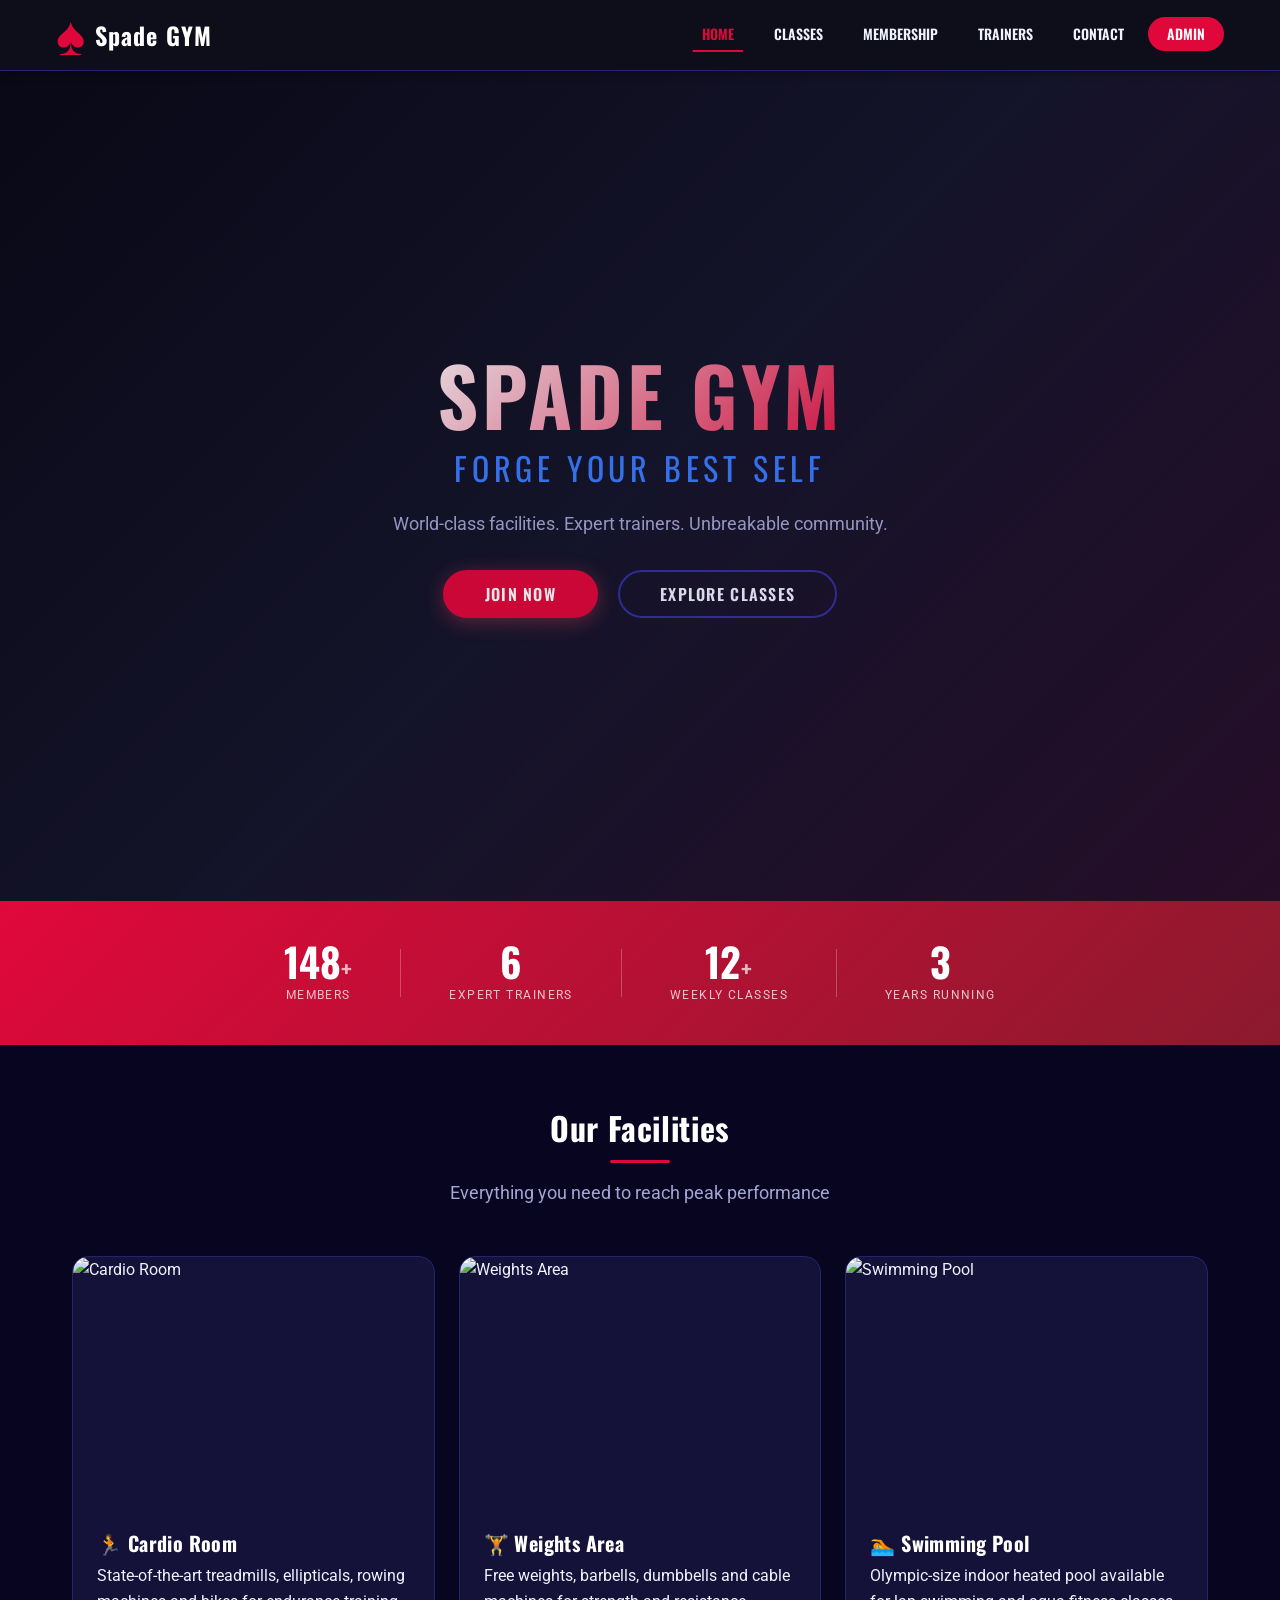
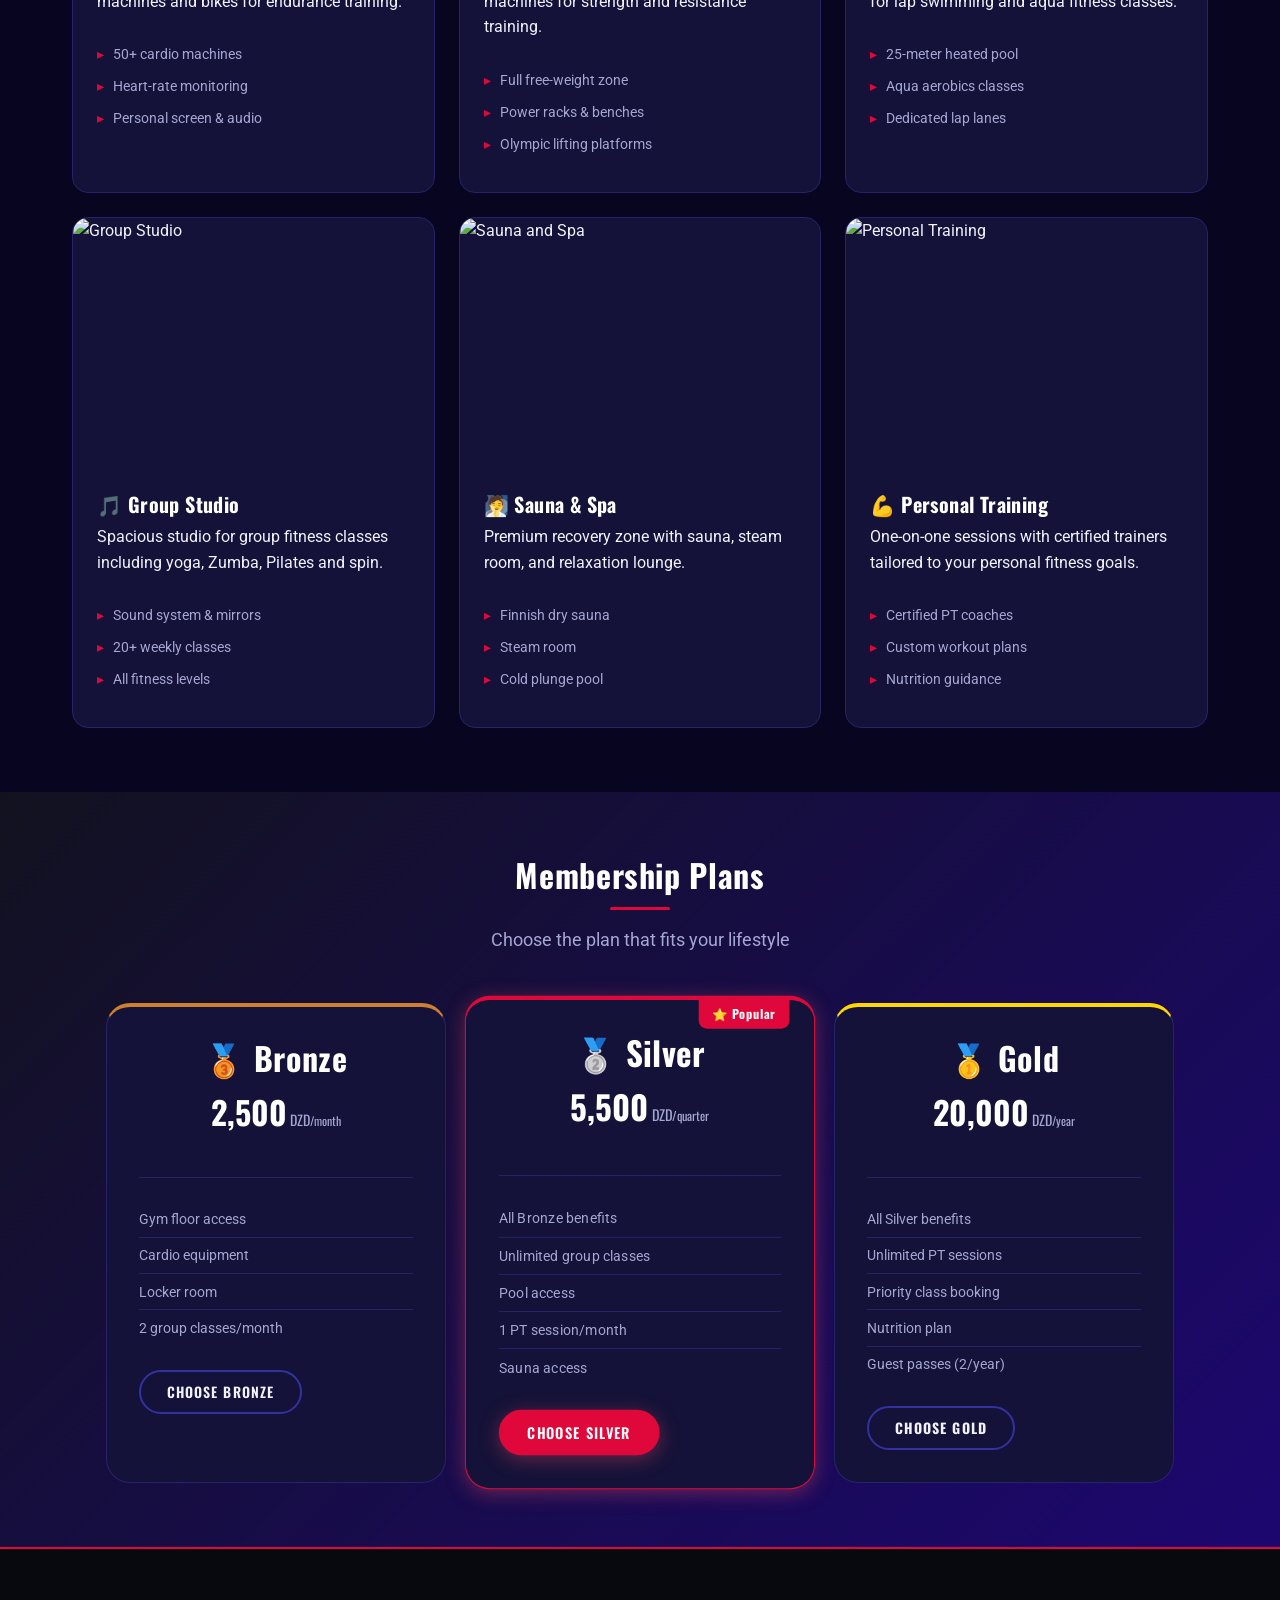
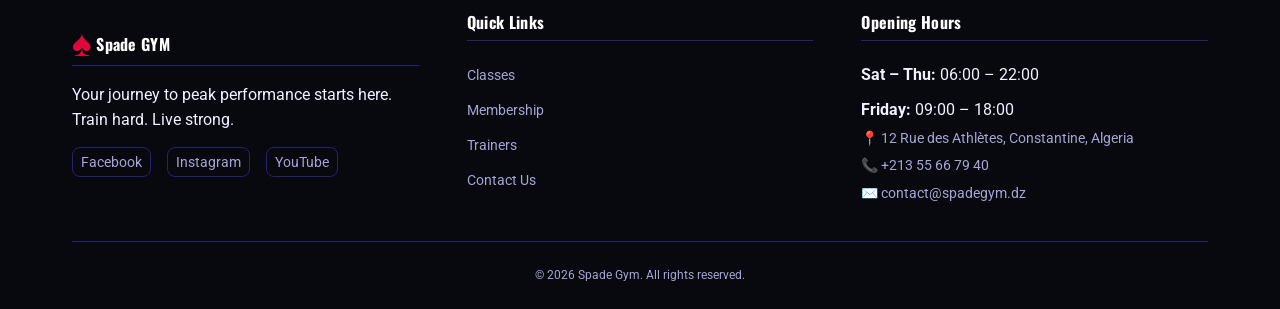
==== index.html @ fcdaf575 "Add files via upload" ====
<!DOCTYPE html>
<html lang="en">
<head>
  <meta charset="UTF-8" />
  <meta name="viewport" content="width=device-width, initial-scale=1.0" />
  <title>Spade Gym — Forge Your Best Self</title>
  <link rel="stylesheet" href="styles.css" />
  <link rel="preconnect" href="https://fonts.googleapis.com" />
  <link href="https://fonts.googleapis.com/css2?family=Oswald:wght@400;600;700&family=Roboto:wght@300;400;500&display=swap" rel="stylesheet" />
</head>
<body>

  <!-- ====== HEADER / NAVBAR ====== -->
  <header class="site-header">
    <nav class="navbar" aria-label="Main Navigation">
      <a href="index.html" class="nav-logo" id="namelogo">
        <span class="logo-icon" >	&#9824;</span> Spade GYM
      </a>
      <button class="hamburger" aria-label="Toggle menu" aria-expanded="false">
        <span></span><span></span><span></span>
      </button>
      <ul class="nav-links">
        <li><a href="index.html" class="nav-link active">Home</a></li>
        <li><a href="classes.html" class="nav-link">Classes</a></li>
        <li><a href="membership.html" class="nav-link">Membership</a></li>
        <li><a href="trainers.html" class="nav-link">Trainers</a></li>
        <li><a href="contact.html" class="nav-link">Contact</a></li>
        <li><a href="admin-login.html" class="nav-link nav-admin-btn">Admin</a></li>
      </ul>
    </nav>
  </header>

  <!-- ====== MAIN CONTENT ====== -->
  <main>

    <!-- HERO SECTION -->
    <section class="hero" aria-label="Hero Banner">
      <div class="hero-overlay"></div>
      <div class="hero-content">
        <h1 class="hero-title">Spade Gym</h1>
        <p class="hero-tagline">Forge Your Best Self</p>
        <p class="hero-sub">World-class facilities. Expert trainers. Unbreakable community.</p>
        <a href="membership.html" class="btn btn-accent btn-lg">Join Now</a>
        <a href="classes.html" class="btn btn-outline btn-lg">Explore Classes</a>
      </div>
    </section>

    <!-- STATS STRIP -->
    <section class="stats-strip" aria-label="Gym Statistics">
      <div class="stats-strip-inner">
        <div class="stat-pill"><span class="stat-num">148<span class="stat-plus">+</span></span><span class="stat-lbl">Members</span></div>
        <div class="stat-sep"></div>
        <div class="stat-pill"><span class="stat-num">6</span><span class="stat-lbl">Expert Trainers</span></div>
        <div class="stat-sep"></div>
        <div class="stat-pill"><span class="stat-num">12<span class="stat-plus">+</span></span><span class="stat-lbl">Weekly Classes</span></div>
        <div class="stat-sep"></div>
        <div class="stat-pill"><span class="stat-num">3</span><span class="stat-lbl">Years Running</span></div>
      </div>
    </section>

    <!-- FACILITIES SECTION -->
    <section class="section facilities-section" aria-labelledby="facilities-heading">
      <div class="container">
        <h2 id="facilities-heading" class="section-title">Our Facilities</h2>
        <p class="section-subtitle">Everything you need to reach peak performance</p>
        <div class="cards-grid">

          <article class="card facility-card">
            <figure class="card-img-wrap">
              <img src="imgs/cardio-room.jpg" alt="Cardio Room"  />
              <figcaption class="sr-only">Cardio Room</figcaption>
            </figure>   
            <div class="card-body">
              <h3 class="card-title">🏃 Cardio Room</h3>
              <p>State-of-the-art treadmills, ellipticals, rowing machines and bikes for endurance training.</p>
              <ul class="feature-list">
                <li>50+ cardio machines</li>
                <li>Heart-rate monitoring</li>
                <li>Personal screen &amp; audio</li>
              </ul>
            </div>
          </article>

          <article class="card facility-card">
            <figure class="card-img-wrap">
              <img src="imgs\weitgh-area.jpg" alt="Weights Area"  />
              <figcaption class="sr-only">Weights Area</figcaption>
            </figure>
            <div class="card-body">
              <h3 class="card-title">🏋️ Weights Area</h3>
              <p>Free weights, barbells, dumbbells and cable machines for strength and resistance training.</p>
              <ul class="feature-list">
                <li>Full free-weight zone</li>
                <li>Power racks &amp; benches</li>
                <li>Olympic lifting platforms</li>
              </ul>
            </div>
          </article>

          <article class="card facility-card">
            <figure class="card-img-wrap">
              <img src="imgs/swim-pool.jpg" alt="Swimming Pool"  />
              <figcaption class="sr-only">Swimming Pool</figcaption>
            </figure>
            <div class="card-body">
              <h3 class="card-title">🏊 Swimming Pool</h3>
              <p>Olympic-size indoor heated pool available for lap swimming and aqua fitness classes.</p>
              <ul class="feature-list">
                <li>25-meter heated pool</li>
                <li>Aqua aerobics classes</li>
                <li>Dedicated lap lanes</li>
              </ul>
            </div>
          </article>

          <article class="card facility-card">
            <figure class="card-img-wrap">
              <img src="imgs/group-studio.jpg" alt="Group Studio" />
              <figcaption class="sr-only">Group Studio</figcaption>
            </figure>
            <div class="card-body">
              <h3 class="card-title">🎵 Group Studio</h3>
              <p>Spacious studio for group fitness classes including yoga, Zumba, Pilates and spin.</p>
              <ul class="feature-list">
                <li>Sound system &amp; mirrors</li>
                <li>20+ weekly classes</li>
                <li>All fitness levels</li>
              </ul>
            </div>
          </article>      

          <article class="card facility-card">
            <figure class="card-img-wrap">
              <img src="imgs\sauna-spac.jpg" alt="Sauna and Spa"  />
              <figcaption class="sr-only">Sauna and Spa</figcaption>
            </figure>
            <div class="card-body">
              <h3 class="card-title">🧖 Sauna &amp; Spa</h3>
              <p>Premium recovery zone with sauna, steam room, and relaxation lounge.</p>
              <ul class="feature-list">
                <li>Finnish dry sauna</li>
                <li>Steam room</li>
                <li>Cold plunge pool</li>
              </ul>
            </div>
          </article>

          <article class="card facility-card">
            <figure class="card-img-wrap">
              <img src="imgs\personal-teaner.jpg" alt="Personal Training"  />
              <figcaption class="sr-only">Personal Training</figcaption>
            </figure>
            <div class="card-body">
              <h3 class="card-title">💪 Personal Training</h3>
              <p>One-on-one sessions with certified trainers tailored to your personal fitness goals.</p>
              <ul class="feature-list">
                <li>Certified PT coaches</li>
                <li>Custom workout plans</li>
                <li>Nutrition guidance</li>
              </ul>
            </div>
          </article>

        </div>
      </div>
    </section>

    <!-- MEMBERSHIP HIGHLIGHTS SECTION -->
    <section class="section membership-preview-section" aria-labelledby="plans-heading">
      <div class="container">
        <h2 id="plans-heading" class="section-title">Membership Plans</h2>
        <p class="section-subtitle">Choose the plan that fits your lifestyle</p>
        <div class="plans-grid">

          <article class="card plan-card plan-bronze">
            <div class="plan-header">
              <h3>🥉 Bronze</h3>
              <p class="plan-price"><span class="price-amount">2,500</span> DZD<span class="price-period">/month</span></p>
            </div>
            <ul class="plan-features">
              <li>Gym floor access</li>
              <li>Cardio equipment</li>
              <li>Locker room</li>
              <li>2 group classes/month</li>
            </ul>
            <a href="membership.html" class="btn btn-outline">Choose Bronze</a>
          </article>

          <article class="card plan-card plan-silver plan-recommended">
            <span class="recommended-badge">⭐ Popular</span>
            <div class="plan-header">
              <h3>🥈 Silver</h3>
              <p class="plan-price"><span class="price-amount">5,500</span> DZD<span class="price-period">/quarter</span></p>
            </div>
            <ul class="plan-features">
              <li>All Bronze benefits</li>
              <li>Unlimited group classes</li>
              <li>Pool access</li>
              <li>1 PT session/month</li>
              <li>Sauna access</li>
            </ul>
            <a href="membership.html" class="btn btn-accent">Choose Silver</a>
          </article>

          <article class="card plan-card plan-gold">
            <div class="plan-header">
              <h3>🥇 Gold</h3>
              <p class="plan-price"><span class="price-amount">20,000</span> DZD<span class="price-period">/year</span></p>
            </div>
            <ul class="plan-features">
              <li>All Silver benefits</li>
              <li>Unlimited PT sessions</li>
              <li>Priority class booking</li>
              <li>Nutrition plan</li>
              <li>Guest passes (2/year)</li>
            </ul>
            <a href="membership.html" class="btn btn-gold">Choose Gold</a>
          </article>

        </div>
      </div>
    </section>

  </main>

  <!-- ====== FOOTER ====== -->
  <footer class="site-footer">
    <div class="container">
      <div class="footer-grid">

        <div class="footer-col">
          <h4 class="footer-heading"><span class="logo-icon" id="footer-logo">	&#9824;</span> Spade GYM</h4>
          <p>Your journey to peak performance starts here. Train hard. Live strong.</p>
          <ul class="social-links">
            <li><a href="https://www.facebook.com/" >Facebook</a></li>
            <li><a href="https://www.instagram.com/">Instagram</a></li>
            <li><a href="https://www.youtube.com/" >YouTube</a></li>
          </ul>
        </div>

        <div class="footer-col">
          <h4 class="footer-heading">Quick Links</h4>
          <ul class="footer-links">
            <li><a href="classes.html">Classes</a></li>
            <li><a href="membership.html">Membership</a></li>
            <li><a href="trainers.html">Trainers</a></li>
            <li><a href="contact.html">Contact Us</a></li>
          </ul>
        </div>

        <div class="footer-col">
          <h4 class="footer-heading">Opening Hours</h4>
          <address>
            <ul class="hours-list">
              <li><strong>Sat – Thu:</strong> 06:00 – 22:00</li>
              <li><strong>Friday:</strong> 09:00 – 18:00</li>
            </ul>
              <p>📍 12 Rue des Athlètes, Constantine, Algeria</p>
              <p>📞 +213 55 66 79 40</p>
              <p>✉️ contact@spadegym.dz</p>
          </address>
        </div>

      </div>
      <div class="footer-bottom">
        <p>&copy; 2026 Spade Gym. All rights reserved. </p>
      </div>
    </div>
  </footer>

  <script src="nav.js"></script>
  
</body> 
</html>
---- styles.css ----
/* ──────────────────────────────────────────────
   1. CSS CUSTOM PROPERTIES (Design System)
────────────────────────────────────────────── */
:root {
  /* Colors — Client Site */
  
  --primary:       #1C0770;   /* main gym identity */
  --accent:        #e0083a;   /* energy / action */
  --accent-2:      #3a7cff;   /* highlight / neon blue */
  --accent-hover:  #e01e55;

  --bg:            #07051f;
  --bg-alt:        #0e0b2f;

  --text:          #f1f2ff;
  --text-muted:    #a4a6d3;

  --card:          #141238;
  --card-hover:    #1b1950;

  --border:        #25236a;
  --border-light:  #3431a0;

  --white:         #ffffff;
  --black:         #000000;

  /* Colors — Admin Site */
  --admin-bg:            #f4f6fb;
  --admin-sidebar:       #0b017a;
  --admin-sidebar-hover: #1406a8;

  --admin-text:          #2a2f45;
  --admin-card:          #ffffff;

  --admin-border:        #e2e6f3;

  --admin-accent:        #3a6cff;   /* brand action */
  --admin-success:       #22c55e;
  --admin-danger:        #ef4444;
  --admin-warning:       #f59e0b;
  /* Typography */
  --font-heading:  'Oswald', sans-serif;
  --font-body:     'Roboto', sans-serif;

  --fs-xs:    0.75rem;    /* 12px */
  --fs-sm:    0.875rem;   /* 14px */
  --fs-base:  1rem;       /* 16px */
  --fs-md:    1.125rem;   /* 18px */
  --fs-lg:    1.25rem;    /* 20px */
  --fs-xl:    1.5rem;     /* 24px */
  --fs-2xl:   2rem;       /* 32px */
  --fs-3xl:   2.5rem;     /* 40px */
  --fs-4xl:   3.5rem;     /* 56px */
  --fs-hero:  5rem;       /* 80px */

  /* Spacing Scale (8px base) */
  --sp-1:  0.5rem;    /* 8px  */
  --sp-2:  1rem;      /* 16px */
  --sp-3:  1.5rem;    /* 24px */
  --sp-4:  2rem;      /* 32px */
  --sp-5:  3rem;      /* 48px */
  --sp-6:  4rem;      /* 64px */
  --sp-7:  5rem;      /* 80px */

  /* Layout */
  --max-width:        1200px;
  --navbar-height:    70px;
  --sidebar-width:    260px;
  --border-radius:    8px;
  --border-radius-lg: 16px;
  --border-radius-xl: 24px;
  --border-radius-full: 9999px;

  /* Shadows */
  --shadow-sm:  0 2px 8px rgba(0,0,0,0.3);
  --shadow-md:  0 4px 20px rgba(0,0,0,0.4);
  --shadow-lg:  0 8px 40px rgba(0,0,0,0.5);
  --shadow-accent: 0 4px 20px rgba(233,69,96,0.4);

  /* Transitions */
  --transition: all 0.3s ease;
  --transition-fast: all 0.15s ease;
}

/* ──────────────────────────────────────────────
   2. CSS RESET & BASE STYLES
────────────────────────────────────────────── */
*, *::before, *::after {
  box-sizing: border-box;
  margin: 0;
  padding: 0;
}

html {
  scroll-behavior: smooth;
  font-size: 16px;
}

body {
  font-family: var(--font-body);
  font-size: var(--fs-base);
  background-color: var(--bg);
  color: var(--text);
  line-height: 1.6;
  min-height: 100vh;
}

img {
  max-width: 100%;
  height: auto;
  display: block;
}

a {
  color: var(--accent);
  text-decoration: none;
  transition: var(--transition-fast);
}

a:hover {
  color: var(--accent-hover);
}

#namelogo:hover{
  color: var(--text);
}

ul {
  list-style: none;
}

h1, h2, h3, h4, h5, h6 {
  font-family: var(--font-heading);
  font-weight: 700;
  line-height: 1.2;
  color: var(--white);
  letter-spacing: 0.02em;
}

h1 { font-size: var(--fs-3xl); }
h2 { font-size: var(--fs-2xl); }
h3 { font-size: var(--fs-xl); }
h4 { font-size: var(--fs-lg); }

p {
  margin-bottom: var(--sp-2);
  color: var(--text);
}

.sr-only {
  position: absolute;
  width: 1px;
  height: 1px;
  padding: 0;
  margin: -1px;
  overflow: hidden;
  clip: rect(0,0,0,0);
  white-space: nowrap;
  border-width: 0;
}

/* ──────────────────────────────────────────────
   3. LAYOUT UTILITIES
────────────────────────────────────────────── */
.container {
  width: 100%;
  max-width: var(--max-width);
  margin: 0 auto;
  padding: 0 var(--sp-2);
}

.section {
  padding: var(--sp-6) 0;
}

.section-title {
  font-size: var(--fs-2xl);
  text-align: center;
  margin-bottom: var(--sp-2);
  position: relative;
  padding-bottom: var(--sp-2);
}

.section-title::after {
  content: '';
  position: absolute;
  bottom: 0;
  left: 50%;
  transform: translateX(-50%);
  width: 60px;
  height: 3px;
  background: var(--accent);
  border-radius: var(--border-radius-full);
}

.section-subtitle {
  text-align: center;
  color: var(--text-muted);
  font-size: var(--fs-md);
  margin-bottom: var(--sp-5);
}

/* 3-column grid → 2 tablet → 1 mobile */
.cards-grid {
  display: grid;
  grid-template-columns: repeat(3, 1fr);
  gap: var(--sp-3);
}

.plans-grid {
  display: flex;
  gap: var(--sp-3);
  justify-content: center;
  flex-wrap: wrap;
  align-items: stretch;
}

/* ──────────────────────────────────────────────
   4. NAVIGATION / HEADER
────────────────────────────────────────────── */
.site-header {
  position: sticky;
  top: 0;
  z-index: 1000;
  background: rgba(15, 15, 26, 0.97);
  backdrop-filter: blur(10px);
  border-bottom: 1px solid var(--border);
  box-shadow: var(--shadow-sm);
}

.navbar {
  display: flex;
  align-items: center;
  justify-content: space-between;
  height: var(--navbar-height);
  max-width: var(--max-width);
  margin: 0 auto;
  padding: 0 var(--sp-2);
}

.nav-logo {
  font-family: var(--font-heading);
  font-size: var(--fs-xl);
  font-weight: 700;
  color: var(--white);
  letter-spacing: 0.05em;
  display: flex;
  align-items: center;
  gap: var(--sp-1);
}


.logo-icon {
  color: var(--accent);
  font-size: 2.3em;
  position: relative;
  top: -5px;
}

#footer-logo {
  color: var(--accent);
  font-size: 2.3em;
  position: relative;
  top: +5px
}

.nav-links {
  display: flex;
  align-items: center;
  gap: var(--sp-1);
}

.nav-link {
  color: var(--text);
  font-family: var(--font-heading);
  font-size: var(--fs-sm);
  font-weight: 600;
  gap: 0.08em;
  text-transform: uppercase;
  padding: var(--sp-1) var(--sp-2);
  border-radius: var(--border-radius);
  position: relative;
  transition: var(--transition);
}

.nav-link::after {
  content: '';
  position: absolute;
  bottom: 0;
  left: 50%;
  transform: translateX(-50%);
  width: 0;
  height: 2px;
  background: var(--accent);
  transition: width 0.3s ease;
  border-radius: var(--border-radius-full);
}

.nav-link:hover,
.nav-link.active {
  color: var(--accent);
}

.nav-link:hover::after,
.nav-link.active::after {
  width: 80%;
}

.nav-admin-btn {
  background: var(--accent);
  color: var(--white) !important;
  border-radius: var(--border-radius-full);
  padding: 0.4rem 1.2rem;
}

.nav-admin-btn:hover {
  background: var(--accent-hover);
  color: var(--white) !important;
}

.nav-admin-btn::after { display: none; }

/* Hamburger (mobile) */
.hamburger {
  display: none;
  flex-direction: column;
  gap: 5px;
  background: none;
  border: none;
  cursor: pointer;
  padding: var(--sp-1);
}

.hamburger span {
  display: block;
  width: 24px;
  height: 2px;
  background: var(--white);
  border-radius: 2px;
  transition: var(--transition);
}

/* ──────────────────────────────────────────────
   5. BUTTONS
────────────────────────────────────────────── */
.btn {
  display: inline-block;
  font-family: var(--font-heading);
  font-size: var(--fs-sm);
  font-weight: 600;
  letter-spacing: 0.08em;
  text-transform: uppercase;
  padding: 0.6rem 1.6rem;
  border-radius: var(--border-radius-full);
  border: 2px solid transparent;
  cursor: pointer;
  transition: var(--transition);
  text-align: center;
  min-height: 44px;
  line-height: 1;
  display: inline-flex;
  align-items: center;
  justify-content: center;
}

.btn-lg { padding: 0.85rem 2.5rem; font-size: var(--fs-base); }
.btn-sm { padding: 0.4rem 1rem; font-size: var(--fs-xs); min-height: 36px; }
.btn-xs { padding: 0.25rem 0.75rem; font-size: var(--fs-xs); min-height: 30px; }
.btn-full { width: 100%; }

.btn-accent {
  background: var(--accent);
  color: var(--white);
  border-color: var(--accent);
  box-shadow: var(--shadow-accent);
}
.btn-accent:hover {
  background: var(--accent-hover);
  border-color: var(--accent-hover);
  transform: translateY(-2px);
  box-shadow: 0 6px 24px rgba(233,69,96,0.5);
  color: var(--white);
}

.btn-outline {
  background: transparent;
  color: var(--text);
  border-color: var(--border-light);
}
.btn-outline:hover {
  border-color: var(--accent);
  color: var(--accent);
  transform: translateY(-2px);
}

.btn-gold {
  background: transparent;
  color: var(--text);
  border-color: var(--border-light);
  font-weight: 700;
}
.btn-gold:hover {
  border-color: var(--accent);
  color: var(--accent);
  transform: translateY(-2px);
}

/* ──────────────────────────────────────────────
   6. HERO SECTION
────────────────────────────────────────────── */
.hero {
  position: relative;
  min-height: calc(100vh - var(--navbar-height));
  display: flex;
  align-items: center;
  justify-content: center;
  text-align: center;
  overflow: hidden;
  background-image: url('imgs/background-hero2.jpg');
  background-size: cover;
  background-position: center center;
  background-repeat: no-repeat;
  opacity: 0.9;
}

.hero-overlay {
  position: absolute;
  inset: 0;
  background: linear-gradient(
    135deg,
    rgba(10,10,21,0.92) 0%,
    rgba(26,26,46,0.80) 50%,
    rgba(233,69,96,0.15) 100%
  );
  z-index: 1;
}

.hero-content {
  position: relative;
  z-index: 2;
  max-width: 800px;
  padding: var(--sp-4);
}

.hero-title {
  font-size: var(--fs-hero);
  font-weight: 700;
  letter-spacing: 0.05em;
  text-transform: uppercase;
  background: linear-gradient(135deg, var(--white) 0%, var(--accent) 100%);
  -webkit-background-clip: text;
  -webkit-text-fill-color: transparent;
  background-clip: text;
  margin-bottom: var(--sp-1);
  line-height: 1;
}

.hero-tagline {
  font-family: var(--font-heading);
  font-size: var(--fs-2xl);
  color: var(--accent-2);
  letter-spacing: 0.15em;
  text-transform: uppercase;
  margin-bottom: var(--sp-2);
}

.hero-sub {
  font-size: var(--fs-md);
  color: var(--text-muted);
  margin-bottom: var(--sp-4);
}

.hero-content .btn {
  margin: 0 var(--sp-1);
}

/* ──────────────────────────────────────────────
   7. PAGE HERO (inner pages)
────────────────────────────────────────────── */
.page-hero {
  background: linear-gradient(135deg, var(--primary) 0%, #0d0d1f 100%);
  border-bottom: 2px solid var(--accent);
  padding: var(--sp-5) 0 var(--sp-4);
  text-align: center;
}

.page-hero h1 {
  font-size: var(--fs-3xl);
  color: var(--white);
  margin-bottom: var(--sp-2);
}

.page-hero p {
  font-size: var(--fs-md);
  color: var(--text-muted);
  max-width: 600px;
  margin: 0 auto;
}

/* ──────────────────────────────────────────────
   8. CARDS
────────────────────────────────────────────── */
.card {
  background: var(--card);
  border: 1px solid var(--border);
  border-radius: var(--border-radius-lg);
  overflow: hidden;
  transition: var(--transition);
}

.card:hover {
  transform: translateY(-6px);
  box-shadow: var(--shadow-lg);
  border-color: var(--accent);
}

.card-img-wrap {
  margin: 0;
  overflow: hidden;
}

.card-img-wrap img {
  width: 100%;
  transition: transform 0.4s ease;
  height: 250px;
  width: 500px;
}

.card:hover .card-img-wrap img {
  transform: scale(1.05);
}

.card-body {
  padding: var(--sp-3);
}

.card-title {
  font-size: var(--fs-lg);
  margin-bottom: var(--sp-1);
  color: var(--white);
}

/* ──────────────────────────────────────────────
   9. FEATURE LISTS
────────────────────────────────────────────── */
.feature-list {
  padding: var(--sp-1) 0;
}

.feature-list li {
  padding: 0.3rem 0;
  padding-left: var(--sp-2);
  position: relative;
  color: var(--text-muted);
  font-size: var(--fs-sm);
}

.feature-list li::before {
  content: '▸';
  color: var(--accent);
  position: absolute;
  left: 0;
}

/* ──────────────────────────────────────────────
   10. PLAN CARDS
────────────────────────────────────────────── */
.plan-card {
  flex: 1;
  min-width: 280px;
  max-width: 340px;
  padding: var(--sp-4);
  border-radius: var(--border-radius-xl);
  position: relative;
}

.plan-bronze { border-top: 4px solid #cd7f32; }
.plan-silver { border-top: 4px solid #aaa; }
.plan-gold   { border-top: 4px solid #ffd700; }

.plan-recommended {
  border-color: var(--accent);
  border-top: 4px solid var(--accent);
  transform: scale(1.03);
  box-shadow: var(--shadow-accent);
}

.recommended-badge {
  position: absolute;
  top: -1px;
  right: var(--sp-3);
  background: var(--accent);
  color: var(--white);
  font-size: var(--fs-xs);
  font-family: var(--font-heading);
  font-weight: 700;
  padding: 0.3rem 0.8rem;
  border-radius: 0 0 var(--border-radius) var(--border-radius);
  letter-spacing: 0.05em;
}

.plan-header {
  text-align: center;
  margin-bottom: var(--sp-3);
  padding-bottom: var(--sp-3);
  border-bottom: 1px solid var(--border);
}

.plan-header h3 {
  font-size: var(--fs-2xl);
  margin-bottom: var(--sp-1);
}

.plan-price {
  font-family: var(--font-heading);
  color: var(--text-muted);
  font-size: var(--fs-sm);
}

.price-amount {
  font-size: var(--fs-2xl);
  font-weight: 700;
  color: var(--white);
}

.price-period {
  font-size: var(--fs-xs);
}

.plan-features {
  margin-bottom: var(--sp-3);
}

.plan-features li {
  padding: 0.4rem 0;
  font-size: var(--fs-sm);
  border-bottom: 1px solid var(--border);
  color: var(--text-muted);
}

.plan-features li:last-child { border-bottom: none; }

.plan-details {
  display: grid;
  grid-template-columns: 1fr 2fr;
  gap: 0.4rem var(--sp-2);
  margin-bottom: var(--sp-3);
  font-size: var(--fs-sm);
}

.plan-details dt {
  color: var(--text-muted);
  font-weight: 500;
}

.plan-details dd {
  color: var(--text);
}

/* ──────────────────────────────────────────────
   11. BADGES
────────────────────────────────────────────── */
.badge {
  display: inline-block;
  padding: 0.2rem 0.7rem;
  border-radius: var(--border-radius-full);
  font-size: var(--fs-xs);
  font-family: var(--font-heading);
  font-weight: 600;
  letter-spacing: 0.05em;
  text-transform: uppercase;
}

.badge-beginner     { background: rgba(39,174,96,0.2); color: #27ae60; }
.badge-intermediate { background: rgba(243,156,18,0.2); color: #f39c12; }
.badge-advanced     { background: rgba(233,69,96,0.2); color: var(--accent); }
.badge-bronze       { background: rgba(205,127,50,0.2); color: #cd7f32; }
.badge-silver       { background: rgba(170,170,170,0.2); color: #aaa; }
.badge-gold         { background: rgba(245,166,35,0.2); color: var(--accent-2); }

/* ──────────────────────────────────────────────
   12. TABLES
────────────────────────────────────────────── */
.table-responsive {
  overflow-x: auto;
  border-radius: var(--border-radius);
  border: 1px solid var(--border);
}

.data-table {
  width: 100%;
  border-collapse: collapse;
  font-size: var(--fs-sm);
}

.data-table caption {
  caption-side: top;
  font-size: var(--fs-xs);
  color: var(--text-muted);
  text-align: left;
  padding: var(--sp-1) var(--sp-2);
  background: var(--bg-alt);
  border-bottom: 1px solid var(--border);
}

.data-table thead tr {
  background: var(--primary);
  border-bottom: 2px solid var(--accent);
}

.data-table th {
  padding: var(--sp-2);
  text-align: left;
  font-family: var(--font-heading);
  font-size: var(--fs-sm);
  color: var(--white);
  letter-spacing: 0.05em;
  white-space: nowrap;
}

.data-table td {
  padding: var(--sp-1) var(--sp-2);
  border-bottom: 1px solid var(--border);
  color: var(--text);
}

/* Striped rows */
.data-table tbody tr:nth-child(even) {
  background: var(--card);
}

/* Row hover */
.data-table tbody tr:hover {
  background: var(--card-hover);
  outline: 1px solid var(--accent);
}

.hours-table {
  font-size: var(--fs-sm);
}

/* ──────────────────────────────────────────────
   13. FORMS
────────────────────────────────────────────── */
.membership-form,
.contact-form,
.admin-form {
  display: flex;
  flex-direction: column;
  gap: var(--sp-3);
}

fieldset {
  border: 1px solid var(--border);
  border-radius: var(--border-radius-lg);
  padding: var(--sp-3);
  background: var(--card);
}

legend {
  font-family: var(--font-heading);
  font-size: var(--fs-base);
  font-weight: 600;
  color: var(--accent);
  padding: 0 var(--sp-1);
  letter-spacing: 0.05em;
  text-transform: uppercase;
}

.form-row {
  display: grid;
  grid-template-columns: 1fr 1fr;
  gap: var(--sp-2);
}

.form-group {
  display: flex;
  flex-direction: column;
  gap: 0.4rem;
}

label {
  font-size: var(--fs-sm);
  font-weight: 500;
  color: var(--text);
}

.required { color: var(--accent); }

input[type="text"],
input[type="email"],
input[type="tel"],
input[type="date"],
input[type="password"],
input[type="number"],
select,
textarea {
  width: 100%;
  padding: 0.75rem 1rem;
  background: var(--bg);
  border: 1px solid var(--border-light);
  border-radius: var(--border-radius);
  color: var(--text);
  font-family: var(--font-body);
  font-size: var(--fs-sm);
  transition: var(--transition);
  min-height: 44px;
}

input::placeholder,
textarea::placeholder {
  color: var(--text-muted);
}

input:focus,
select:focus,
textarea:focus {
  outline: none;
  border-color: var(--accent);
  box-shadow: 0 0 0 3px rgba(233,69,96,0.2);
  background: var(--card);
}

input:disabled,
select:disabled,
button:disabled {
  opacity: 0.5;
  cursor: not-allowed;
}

textarea {
  resize: vertical;
  min-height: 120px;
}

select {
  cursor: pointer;
  appearance: none;
  background-image: url("data:image/svg+xml,%3Csvg xmlns='http://www.w3.org/2000/svg' width='12' height='12' viewBox='0 0 12 12'%3E%3Cpath fill='%23e0e0e0' d='M6 8L1 3h10z'/%3E%3C/svg%3E");
  background-repeat: no-repeat;
  background-position: right 1rem center;
  padding-right: 2.5rem;
}

/* Radio buttons */
.radio-group {
  display: flex;
  flex-direction: column;
  gap: var(--sp-1);
}

.radio-label {
  display: flex;
  align-items: center;
  gap: var(--sp-2);
  cursor: pointer;
  padding: var(--sp-2);
  border: 1px solid var(--border);
  border-radius: var(--border-radius);
  transition: var(--transition);
  font-size: var(--fs-sm);
}

.radio-label:hover {
  border-color: var(--accent);
  background: rgba(233,69,96,0.05);
}

.radio-label input[type="radio"] {
  width: 18px;
  height: 18px;
  accent-color: var(--accent);
  min-height: unset;
}

/* Checkboxes */
.checkbox-group { }

.checkbox-label {
  display: flex;
  align-items: center;
  gap: var(--sp-2);
  cursor: pointer;
  font-size: var(--fs-sm);
}

.checkbox-label input[type="checkbox"] {
  width: 18px;
  height: 18px;
  accent-color: var(--accent);
  min-height: unset;
  flex-shrink: 0;
}

.form-submit {
  display: flex;
  gap: var(--sp-2);
  flex-wrap: wrap;
}

/* ──────────────────────────────────────────────
   14. FILTER BAR
────────────────────────────────────────────── */
.filter-section {
  padding: var(--sp-3) 0;
  background: var(--bg-alt);
  border-bottom: 1px solid var(--border);
}

.filter-bar {
  display: flex;
  flex-direction: column;
  gap: var(--sp-2);
}

.filter-note {
  color: var(--text-muted);
  font-size: var(--fs-sm);
  font-style: italic;
}

.filter-placeholder-controls {
  display: flex;
  gap: var(--sp-1);
  flex-wrap: wrap;
  align-items: center;
}

.filter-placeholder-controls select {
  min-width: 160px;
  min-height: 36px;
  padding: 0.3rem 0.8rem;
}

/* ──────────────────────────────────────────────
   15. TRAINER CARDS
────────────────────────────────────────────── */
.trainers-grid {
  grid-template-columns: repeat(3, 1fr);
}

.trainer-card {
  text-align: center;
}

.trainer-link {
  display: block;
  color: inherit;
  padding: var(--sp-3);
}

.trainer-link:hover { color: inherit; }

.trainer-figure {
  margin: 0 auto var(--sp-2);
  display: inline-block;
}

.trainer-photo {
  width: 130px;
  height: 130px;
  border-radius: 50%;
  object-fit: cover;
  border: 3px solid var(--accent);
  margin: 0 auto;
  transition: var(--transition);
}

.trainer-card:hover .trainer-photo {
  border-color: var(--accent-2);
  transform: scale(1.05);
}

.trainer-name {
  font-family: var(--font-heading);
  font-size: var(--fs-lg);
  color: var(--white);
  margin-top: var(--sp-1);
}

.trainer-specialty {
  color: var(--accent);
  font-weight: 500;
  font-size: var(--fs-sm);
  margin-bottom: 0.3rem;
}

.trainer-exp {
  color: var(--text-muted);
  font-size: var(--fs-xs);
  margin-bottom: var(--sp-1);
}

.trainer-bio {
  font-size: var(--fs-sm);
  color: var(--text-muted);
  text-align: left;
  margin-bottom: var(--sp-1);
}

.trainer-contact {
  font-style: normal;
  margin-bottom: var(--sp-2);
}

.trainer-contact a {
  font-size: var(--fs-xs);
  color: var(--accent);
}

/* ──────────────────────────────────────────────
   16. RECRUITMENT BANNER
────────────────────────────────────────────── */
.work-with-us {
  background: linear-gradient(135deg, var(--primary), #0d0d1f);
}

.recruitment-banner {
  display: flex;
  gap: var(--sp-5);
  align-items: center;
  background: var(--card);
  border: 1px solid var(--border);
  border-radius: var(--border-radius-xl);
  overflow: hidden;
  padding: var(--sp-5);
}

.recruitment-text {
  flex: 1;
}

.recruitment-text h2 {
  margin-bottom: var(--sp-2);
}

.recruitment-text p {
  margin-bottom: var(--sp-3);
}

.recruitment-img {
  flex-shrink: 0;
  margin: 0;
  border-radius: var(--border-radius-lg);
  overflow: hidden;
}

/* ──────────────────────────────────────────────
   17. CONTACT PAGE
────────────────────────────────────────────── */
.contact-layout {
  display: grid;
  grid-template-columns: 1fr 1fr;
  gap: var(--sp-5);
  align-items: start;
}

.contact-form-col h3,
.contact-info-col h3 {
  font-size: var(--fs-xl);
  margin-bottom: var(--sp-3);
  padding-bottom: var(--sp-2);
  border-bottom: 2px solid var(--accent);
}

.contact-form {
  background: var(--card);
  border: 1px solid var(--border);
  border-radius: var(--border-radius-xl);
  padding: var(--sp-4);
}

.gym-address {
  font-style: normal;
  display: flex;
  flex-direction: column;
  gap: var(--sp-2);
  margin-bottom: var(--sp-3);
}

.contact-detail {
  display: flex;
  gap: var(--sp-2);
  align-items: flex-start;
}

.contact-icon {
  font-size: var(--fs-xl);
  flex-shrink: 0;
  width: 40px;
}

.contact-detail strong {
  display: block;
  font-size: var(--fs-sm);
  margin-bottom: 0.2rem;
  color: var(--accent);
}

.contact-detail p {
  margin: 0;
  font-size: var(--fs-sm);
  color: var(--text-muted);
}

.map-placeholder {
  position: relative;
  border-radius: var(--border-radius);
  overflow: hidden;
  border: 1px solid var(--border);
  margin-bottom: var(--sp-3);
  background: var(--card);
}

.map-placeholder iframe {
  width: 100%;
  height: 220px;
  border: 0;
  background: var(--card);
}

.map-note {
  text-align: center;
  font-size: var(--fs-xs);
  color: var(--text-muted);
  padding: var(--sp-1);
  background: var(--bg-alt);
  margin: 0;
}

.hours-section h4 {
  font-size: var(--fs-lg);
  margin-bottom: var(--sp-2);
}

/* ──────────────────────────────────────────────
   18. PAYMENT METHODS
────────────────────────────────────────────── */
.payment-section {
  background: var(--bg-alt);
  padding: var(--sp-5) 0;
}

.payment-methods {
  display: flex;
  justify-content: center;
  gap: var(--sp-4);
  flex-wrap: wrap;
}

.payment-methods figure {
  text-align: center;
  margin: 0;
}

.payment-methods img {
  border-radius: var(--border-radius);
  border: 1px solid var(--border);
  margin-bottom: var(--sp-1);
  transition: var(--transition);
}

.payment-methods img:hover {
  border-color: var(--accent);
  transform: translateY(-2px);
}

.payment-methods figcaption {
  font-size: var(--fs-xs);
  color: var(--text-muted);
}

#cib-card{
  zoom:4;
  height: 50px;
  width: 80px;;
}

/* ──────────────────────────────────────────────
   19. MEMBERSHIP PREVIEW (index.html)
────────────────────────────────────────────── */
.membership-preview-section {
  background: linear-gradient(135deg, #12121f 0%, var(--primary) 100%);
}

/* ──────────────────────────────────────────────
   20. ALERTS
────────────────────────────────────────────── */
.alert {
  padding: var(--sp-2) var(--sp-3);
  border-radius: var(--border-radius);
  font-size: var(--fs-sm);
  margin-bottom: var(--sp-2);
}

.alert-error {
  background: rgba(231,76,60,0.15);
  border: 1px solid rgba(231,76,60,0.4);
  color: #e74c3c;
}

.alert-success {
  background: rgba(39,174,96,0.15);
  border: 1px solid rgba(39,174,96,0.4);
  color: #27ae60;
}

/* ──────────────────────────────────────────────
   21. FOOTER
────────────────────────────────────────────── */
.site-footer {
  background: #08080f;
  border-top: 2px solid var(--accent);
  padding: var(--sp-6) 0 var(--sp-3);
}

.footer-grid {
  display: flex;
  gap: var(--sp-5);
  flex-wrap: wrap;
  margin-bottom: var(--sp-4);
}

.footer-col {
  flex: 1;
  min-width: 200px;
}

.footer-heading {
  font-size: var(--fs-base);
  color: var(--white);
  margin-bottom: var(--sp-2);
  padding-bottom: var(--sp-1);
  border-bottom: 1px solid var(--border);
}

.footer-links li,
.hours-list li {
  padding: 0.3rem 0;
}

.footer-links a {
  color: var(--text-muted);
  font-size: var(--fs-sm);
  transition: var(--transition-fast);
}

.footer-links a:hover {
  color: var(--accent);
  padding-left: var(--sp-1);
}

.social-links {
  display: flex;
  gap: var(--sp-2);
  margin-top: var(--sp-2);
}

.social-links a {
  color: var(--text-muted);
  font-size: var(--fs-sm);
  padding: 0.4rem var(--sp-1);
  border: 1px solid var(--border);
  border-radius: var(--border-radius);
  transition: var(--transition);
}

.social-links a:hover {
  border-color: var(--accent);
  color: var(--accent);
}

.footer-col address {
  font-style: normal;
}

.footer-col address p {
  font-size: var(--fs-sm);
  color: var(--text-muted);
  margin-bottom: 0.3rem;
}

.footer-bottom {
  text-align: center;
  padding-top: var(--sp-3);
  border-top: 1px solid var(--border);
}

.footer-bottom p {
  font-size: var(--fs-xs);
  color: var(--text-muted);
  margin: 0;
}

/* ── 22. STATS STRIP ─────────────────────────────────────── */
.stats-strip{
  background:linear-gradient(135deg,var(--accent) 0%,#8b1a2e 100%);
  padding:var(--sp-4) 0
}
.stats-strip-inner{
  max-width:var(--max-width);margin:0 auto;padding:0 var(--sp-3);
  display:flex;align-items:center;justify-content:center;gap:0;flex-wrap:wrap
}
.stat-pill{
  display:flex;flex-direction:column;align-items:center;
  padding:var(--sp-1) var(--sp-5)
}
.stat-num{
  font-family:var(--font-heading);font-size:var(--fs-3xl);
  font-weight:700;color:var(--white);line-height:1
}
.stat-plus{color:rgba(255,255,255,.7);font-size:var(--fs-xl)}
.stat-lbl{font-size:var(--fs-xs);color:rgba(255,255,255,.75);letter-spacing:.12em;text-transform:uppercase;margin-top:.3rem}
.stat-sep{width:1px;height:48px;background:rgba(255,255,255,.25);flex-shrink:0}

/* ──────────────────────────────────────────────
   23. ADMIN LOGIN PAGE
────────────────────────────────────────────── */
.admin-body {
  background: var(--admin-bg);
  color: var(--admin-text);
}

.admin-login-page {
  display: flex;
  align-items: center;
  justify-content: center;
  min-height: 100vh;
  background: linear-gradient(135deg, #0f0f1a 0%, #1a1a2e 100%);
}

.login-main {
  width: 100%;
  display: flex;
  align-items: center;
  justify-content: center;
  padding: var(--sp-3);
}

.login-card {
  background: var(--card);
  border: 1px solid var(--border);
  border-radius: var(--border-radius-xl);
  padding: var(--sp-5) var(--sp-5);
  width: 100%;
  max-width: 420px;
  box-shadow: var(--shadow-lg);
}

.login-logo {
  text-align: center;
  margin-bottom: var(--sp-4);
}

.login-subtitle {
  font-size: var(--fs-sm);
  color: var(--text-muted);
  margin-top: 0.5rem;
  margin-bottom: 0;
}

.login-form {
  display: flex;
  flex-direction: column;
  gap: var(--sp-2);
  margin-bottom: var(--sp-3);
}

.login-footer-links {
  display: flex;
  justify-content: space-between;
  font-size: var(--fs-xs);
  color: var(--text-muted);
}

.login-footer-links a {
  color: var(--text-muted);
  font-size: var(--fs-xs);
}

.login-footer-links a:hover { color: var(--accent); }

/* ──────────────────────────────────────────────
   24. ADMIN LAYOUT (dashboard, plans, classes)
────────────────────────────────────────────── */
.admin-layout {
  display: flex;
  min-height: 100vh;
  background: var(--admin-bg);
}

/* SIDEBAR */
.admin-sidebar {
  width: var(--sidebar-width);
  background: var(--admin-sidebar);
  color: var(--white);
  display: flex;
  flex-direction: column;
  position: fixed;
  top: 0;
  left: 0;
  height: 100vh;
  z-index: 900;
  overflow-y: auto;
  box-shadow: 2px 0 12px rgba(0,0,0,0.3);
  flex-shrink: 0;
}

.sidebar-header {
  display: flex;
  align-items: center;
  gap: var(--sp-1);
  padding: var(--sp-3) var(--sp-2);
  background: #161f2c;
  border-bottom: 1px solid rgba(255,255,255,0.1);
  flex-shrink: 0;
}

.sidebar-brand {
  font-family: var(--font-heading);
  font-size: var(--fs-xl);
  font-weight: 700;
  color: var(--white);
  letter-spacing: 0.05em;
}

.sidebar-label {
  background: var(--accent);
  color: var(--white);
  font-size: var(--fs-xs);
  padding: 0.15rem 0.5rem;
  border-radius: var(--border-radius-full);
  font-weight: 600;
  letter-spacing: 0.05em;
}

.sidebar-nav {
  flex: 1;
  padding: var(--sp-2) 0;
}

.sidebar-link {
  display: flex;
  align-items: center;
  justify-content: space-between;
  padding: 0.75rem var(--sp-3);
  color: rgba(255,255,255,0.7);
  font-size: var(--fs-sm);
  font-weight: 500;
  transition: var(--transition-fast);
  border-left: 3px solid transparent;
}

.sidebar-link:hover {
  background: var(--admin-sidebar-hover);
  color: var(--white);
  border-left-color: var(--accent);
}

.sidebar-link.active {
  background: var(--admin-sidebar-hover);
  color: var(--white);
  border-left-color: var(--accent);
  font-weight: 600;
}

.badge-count {
  background: var(--accent);
  color: var(--white);
  font-size: var(--fs-xs);
  padding: 0.1rem 0.5rem;
  border-radius: var(--border-radius-full);
  min-width: 20px;
  text-align: center;
}

.sidebar-footer {
  padding: var(--sp-2) 0;
  border-top: 1px solid rgba(255,255,255,0.1);
  flex-shrink: 0;
}

.sidebar-logout { color: rgba(231,76,60,0.8) !important; }
.sidebar-logout:hover { color: #e74c3c !important; background: rgba(231,76,60,0.1) !important; border-left-color: #e74c3c !important; }

/* ADMIN MAIN */
.admin-main {
  margin-left: var(--sidebar-width);
  flex: 1;
  min-height: 100vh;
  background: var(--admin-bg);
  overflow-x: hidden;
}

/* TOPBAR */
.admin-topbar {
  display: flex;
  align-items: center;
  gap: var(--sp-2);
  padding: 0 var(--sp-4);
  height: 64px;
  background: var(--admin-card);
  border-bottom: 1px solid var(--admin-border);
  position: sticky;
  top: 0;
  z-index: 800;
  box-shadow: var(--shadow-sm);
}

.admin-page-title {
  font-size: var(--fs-xl);
  color: var(--admin-text);
  flex: 1;
}

.admin-topbar-right {
  display: flex;
  align-items: center;
  gap: var(--sp-2);
}

.admin-user-info {
  font-size: var(--fs-sm);
  color: #5a6a7e;
  padding: 0.4rem var(--sp-2);
  background: var(--admin-bg);
  border-radius: var(--border-radius-full);
  border: 1px solid var(--admin-border);
}

.admin-menu-toggle {
  display: none;
  background: none;
  border: none;
  font-size: var(--fs-xl);
  cursor: pointer;
  color: var(--admin-text);
  min-height: 44px;
  min-width: 44px;
}

/* ADMIN SECTIONS */
.admin-section {
  padding: var(--sp-4);
}

.admin-section-title {
  font-size: var(--fs-lg);
  color: var(--admin-text);
  margin-bottom: var(--sp-3);
  font-family: var(--font-heading);
  font-weight: 600;
}

/* STATS CARDS */
.stats-grid {
  display: grid;
  grid-template-columns: repeat(4, 1fr);
  gap: var(--sp-2);
}

.stat-card {
  background: var(--admin-card);
  border-radius: var(--border-radius-lg);
  padding: var(--sp-3);
  border-top: 4px solid;
  box-shadow: 0 2px 8px rgba(0,0,0,0.08);
  display: flex;
  gap: var(--sp-2);
  align-items: center;
  transition: var(--transition);
}

.stat-card:hover {
  transform: translateY(-3px);
  box-shadow: 0 6px 20px rgba(0,0,0,0.12);
}

.stat-blue    { border-top-color: #3498db; }
.stat-green   { border-top-color: #27ae60; }
.stat-orange  { border-top-color: #f39c12; }
.stat-red     { border-top-color: #e74c3c; }

.stat-icon {
  font-size: var(--fs-2xl);
  flex-shrink: 0;
}

.stat-info {
  display: flex;
  flex-direction: column;
}

.stat-number {
  font-family: var(--font-heading);
  font-size: var(--fs-2xl);
  font-weight: 700;
  color: var(--admin-text);
  line-height: 1;
}

.stat-label {
  font-size: var(--fs-xs);
  color: #7f8c8d;
  margin-top: 0.3rem;
}

/* ADMIN CARDS */
.admin-card {
  background: var(--admin-card);
  border: 1px solid var(--admin-border);
  border-radius: var(--border-radius-lg);
  overflow: hidden;
  box-shadow: 0 2px 8px rgba(0,0,0,0.06);
}

.admin-card-header {
  display: flex;
  align-items: center;
  justify-content: space-between;
  padding: var(--sp-2) var(--sp-3);
  background: #f8f9fa;
  border-bottom: 1px solid var(--admin-border);
  font-weight: 600;
  color: var(--admin-text);
  font-size: var(--fs-sm);
}

/* ADMIN TABLE */
.admin-table {
  width: 100%;
  border-collapse: collapse;
  font-size: var(--fs-sm);
}

.admin-table thead tr {
  background: #2c3e50;
}

.admin-table th {
  padding: var(--sp-2) var(--sp-2);
  text-align: left;
  color: var(--white);
  font-family: var(--font-heading);
  font-size: var(--fs-xs);
  letter-spacing: 0.08em;
  text-transform: uppercase;
  font-weight: 600;
  white-space: nowrap;
}

.admin-table td {
  padding: var(--sp-1) var(--sp-2);
  border-bottom: 1px solid var(--admin-border);
  color: var(--admin-text);
}

.admin-table tbody tr:nth-child(even) {
  background: #f8f9fa;
}

.admin-table tbody tr:hover {
  background: #eef2ff;
}

/* ADMIN FORM */
.admin-form {
  padding: var(--sp-4);
}

.admin-form fieldset {
  border: 1px solid var(--admin-border);
  background: transparent;
}

.admin-form legend {
  color: var(--admin-accent);
}

.admin-form input,
.admin-form select,
.admin-form textarea {
  background: var(--white);
  border: 1px solid var(--admin-border);
  color: var(--admin-text);
}

.admin-form input:focus,
.admin-form select:focus,
.admin-form textarea:focus {
  border-color: var(--admin-accent);
  box-shadow: 0 0 0 3px rgba(52,152,219,0.2);
  background: var(--white);
}

.admin-form label {
  color: var(--admin-text);
}

/* Admin buttons */
.btn-edit {
  background: var(--admin-accent);
  color: var(--white);
  border: none;
  border-radius: var(--border-radius);
}

.btn-edit:hover {
  background: #2980b9;
  color: var(--white);
}

.btn-delete {
  background: var(--admin-danger);
  color: var(--white);
  border: none;
  border-radius: var(--border-radius);
}

.btn-delete:hover {
  background: #c0392b;
  color: var(--white);
}

.btn-outline-admin {
  background: transparent;
  color: var(--admin-text);
  border: 1px solid var(--admin-border);
  border-radius: var(--border-radius-full);
}

.btn-outline-admin:hover {
  border-color: var(--admin-accent);
  color: var(--admin-accent);
}


/* ================================================================
   RESPONSIVE DESIGN — MOBILE FIRST
   Breakpoints:
     Mobile  : < 768px    (default)
     Tablet  : 768px–1023px
     Desktop : ≥ 1024px
================================================================ */

/* ──────────────────────────────────────────────
   TABLET — 768px and up
────────────────────────────────────────────── */
@media (min-width: 768px) {

  h1 { font-size: var(--fs-3xl); }
  h2 { font-size: var(--fs-2xl); }

  .hero-title { font-size: var(--fs-hero); }

  .cards-grid {
    grid-template-columns: repeat(2, 1fr);
  }

  .trainers-grid {
    grid-template-columns: repeat(2, 1fr);
  }

  .plans-grid {
    flex-wrap: nowrap;
  }

  .stats-grid {
    grid-template-columns: repeat(2, 1fr);
  }

  .contact-layout {
    grid-template-columns: 1fr 1fr;
  }

  .footer-grid {
    flex-wrap: nowrap;
  }
  .admin-body input, .admin-body select  
  { background: white; 
    border: 1px solid var(--admin-border); 
    color: var(--admin-text); }
  .admin-body input:focus
  { border-color: var(--admin-accent); }
}

/* ──────────────────────────────────────────────
   DESKTOP — 1024px and up
────────────────────────────────────────────── */
@media (min-width: 1024px) {

  h1 { font-size: var(--fs-4xl); }
  h2 { font-size: var(--fs-3xl); }
  h3 { font-size: var(--fs-2xl); }

  .hero-title { font-size: var(--fs-hero); }

  .cards-grid {
    grid-template-columns: repeat(3, 1fr);
  }

  .trainers-grid {
    grid-template-columns: repeat(3, 1fr);
  }

  .stats-grid {
    grid-template-columns: repeat(4, 1fr);
  }

  .container {
    padding: 0 var(--sp-4);
  }
}

/* ──────────────────────────────────────────────
   MOBILE ONLY — below 768px
────────────────────────────────────────────── */
@media (max-width: 767px) {

  /* Nav */
  .hamburger {
    display: flex;
  }

  .nav-links {
    display: none;
    position: absolute;
    top: var(--navbar-height);
    left: 0;
    right: 0;
    flex-direction: column;
    background: rgba(10,10,20,0.98);
    border-top: 1px solid var(--border);
    padding: var(--sp-2) 0;
    z-index: 999;
    box-shadow: var(--shadow-md);
  }

  .nav-links.open {
    display: flex;
  }

  .nav-link {
    padding: var(--sp-2) var(--sp-3);
    border-radius: 0;
    font-size: var(--fs-base);
  }

  .nav-admin-btn {
    margin: var(--sp-1) var(--sp-3);
    border-radius: var(--border-radius-full);
  }

  /* Hero */
  .hero { min-height: 80vh; }
  .hero-title { font-size: 2.5rem; }
  .hero-tagline { font-size: var(--fs-lg); }
  .hero-content .btn { display: block; margin: var(--sp-1) auto; width: fit-content; }

  /* Sections */
  .section { padding: var(--sp-4) 0; }
  .cards-grid { grid-template-columns: 1fr; }
  .trainers-grid { grid-template-columns: 1fr; }

  /* Plans */
  .plans-grid { flex-direction: column; align-items: center; }
  .plan-card { max-width: 100%; min-width: unset; width: 100%; }
  .plan-recommended { transform: none; }

  /* Forms */
  .form-row { grid-template-columns: 1fr; }
  .form-submit { flex-direction: column; }

  /* Contact */
  .contact-layout { grid-template-columns: 1fr; }

  /* Recruitment */
  .recruitment-banner { flex-direction: column; padding: var(--sp-3); }
  .recruitment-img { display: none; }

  /* Stats */
  .stats-grid { grid-template-columns: 1fr; }

  /* Admin sidebar collapses to top on mobile */
  .admin-sidebar {
    width: 100%;
    height: auto;
    position: relative;
    flex-direction: row;
    flex-wrap: wrap;
    overflow: visible;
  }

  .sidebar-nav {
    display: none;
    width: 100%;
    background: var(--admin-sidebar);
  }

  .sidebar-nav.open {
    display: block;
  }

  .admin-main {
    margin-left: 0;
  }

  .admin-menu-toggle {
    display: block;
  }

  .admin-topbar {
    position: relative;
  }

  .footer-grid { flex-direction: column; gap: var(--sp-3); }
  .footer-col { min-width: unset; }
}
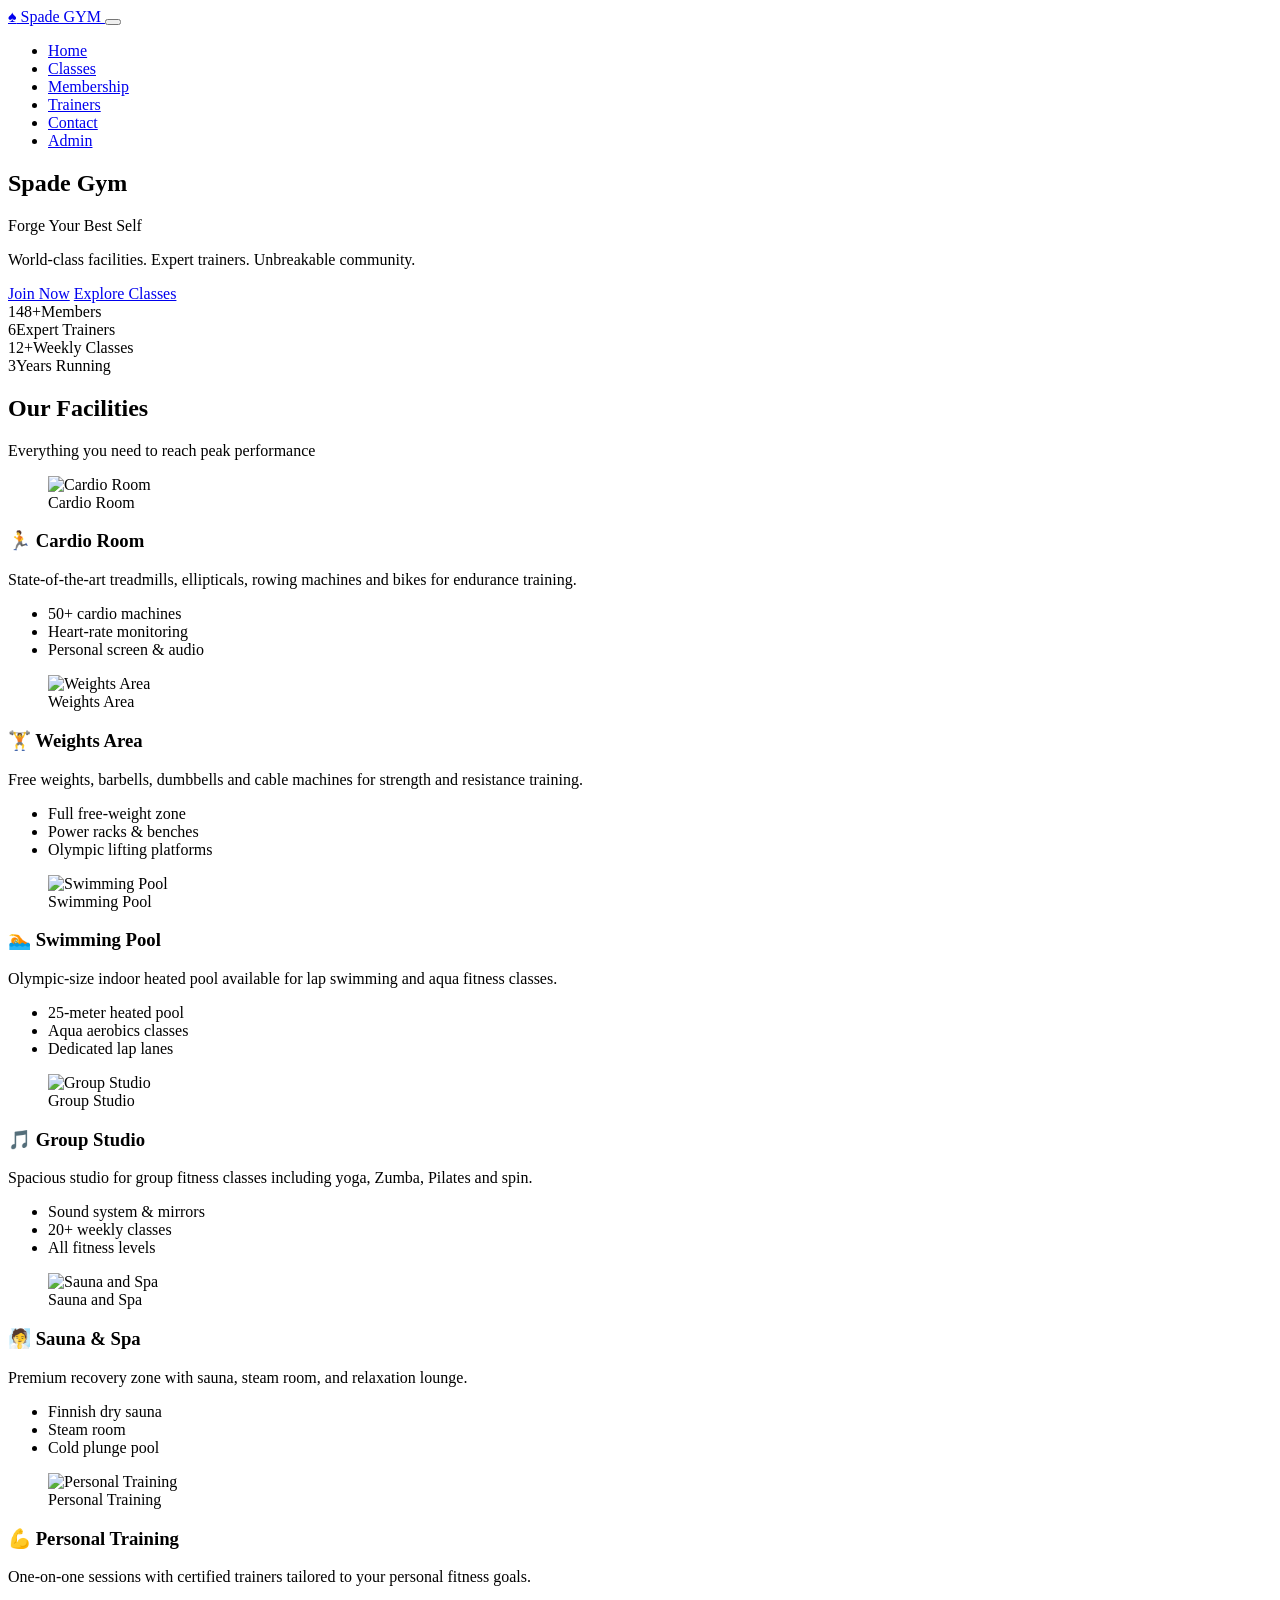
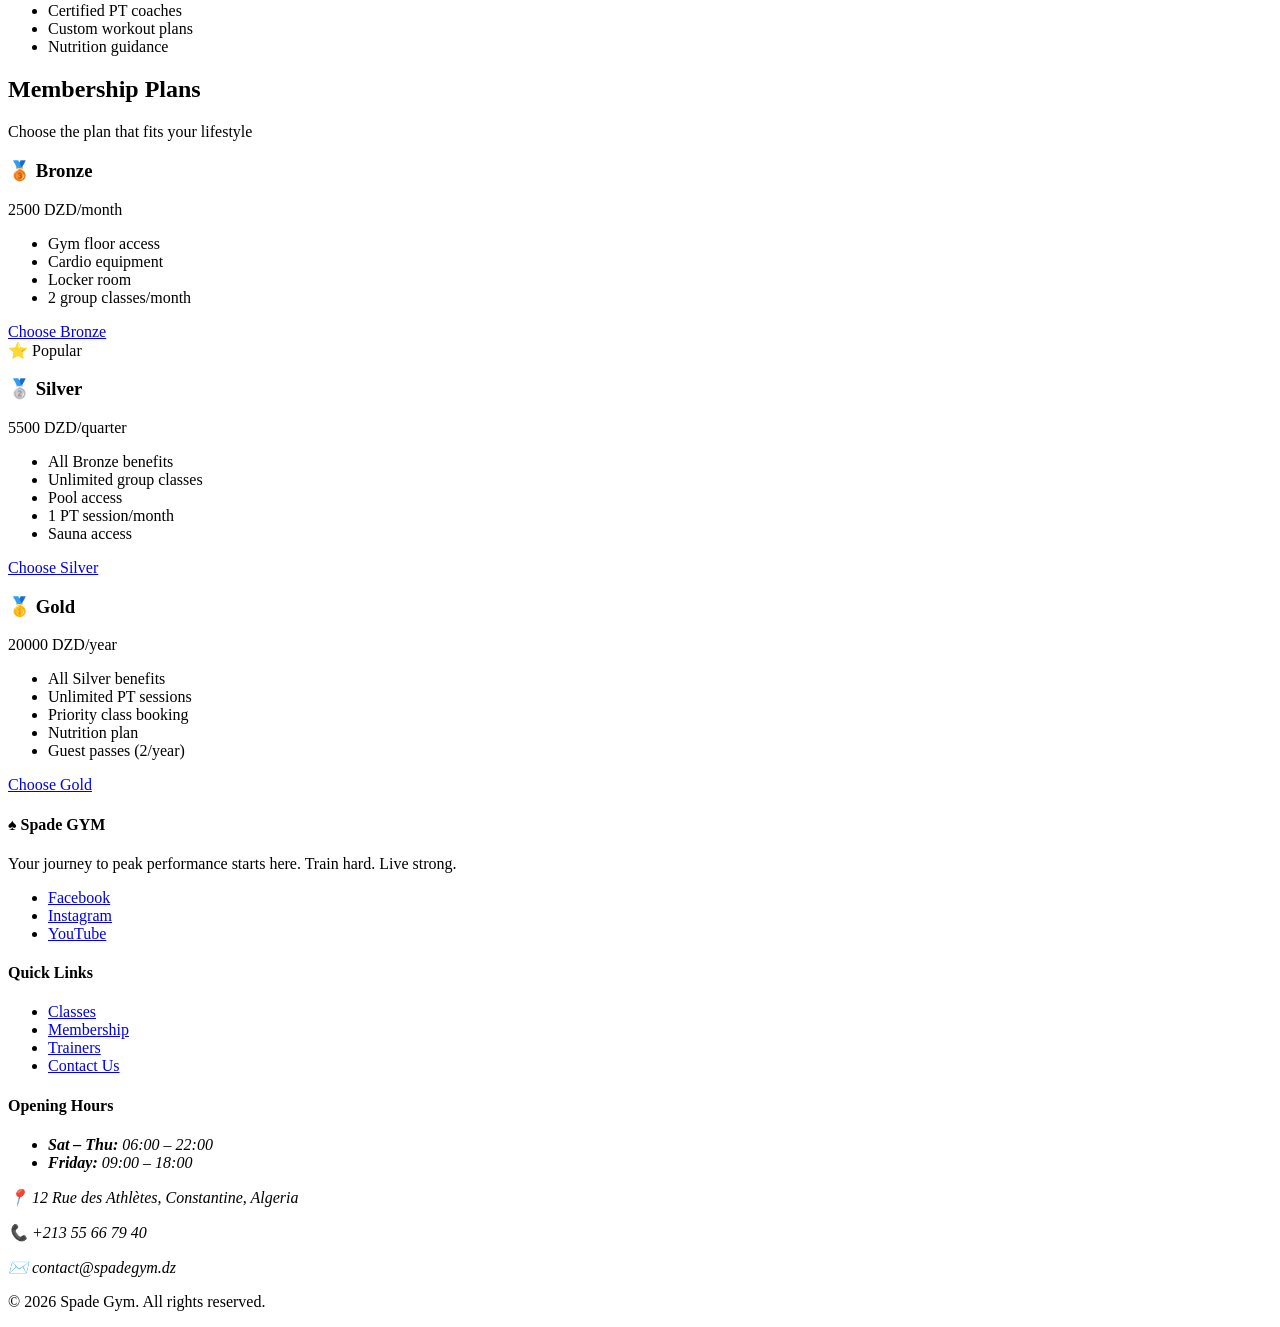
==== commit 0e4d06a6: "Add files via upload" ====
--- a/index.html
+++ b/index.html
@@ -175,7 +175,7 @@
           <article class="card plan-card plan-bronze">
             <div class="plan-header">
               <h3>🥉 Bronze</h3>
-              <p class="plan-price"><span class="price-amount">2,500</span> DZD<span class="price-period">/month</span></p>
+              <p class="plan-price"><span class="price-amount">2500</span> DZD<span class="price-period">/month</span></p>
             </div>
             <ul class="plan-features">
               <li>Gym floor access</li>
@@ -190,7 +190,7 @@
             <span class="recommended-badge">⭐ Popular</span>
             <div class="plan-header">
               <h3>🥈 Silver</h3>
-              <p class="plan-price"><span class="price-amount">5,500</span> DZD<span class="price-period">/quarter</span></p>
+              <p class="plan-price"><span class="price-amount">5500</span> DZD<span class="price-period">/quarter</span></p>
             </div>
             <ul class="plan-features">
               <li>All Bronze benefits</li>
@@ -205,7 +205,7 @@
           <article class="card plan-card plan-gold">
             <div class="plan-header">
               <h3>🥇 Gold</h3>
-              <p class="plan-price"><span class="price-amount">20,000</span> DZD<span class="price-period">/year</span></p>
+              <p class="plan-price"><span class="price-amount">20000</span> DZD<span class="price-period">/year</span></p>
             </div>
             <ul class="plan-features">
               <li>All Silver benefits</li>
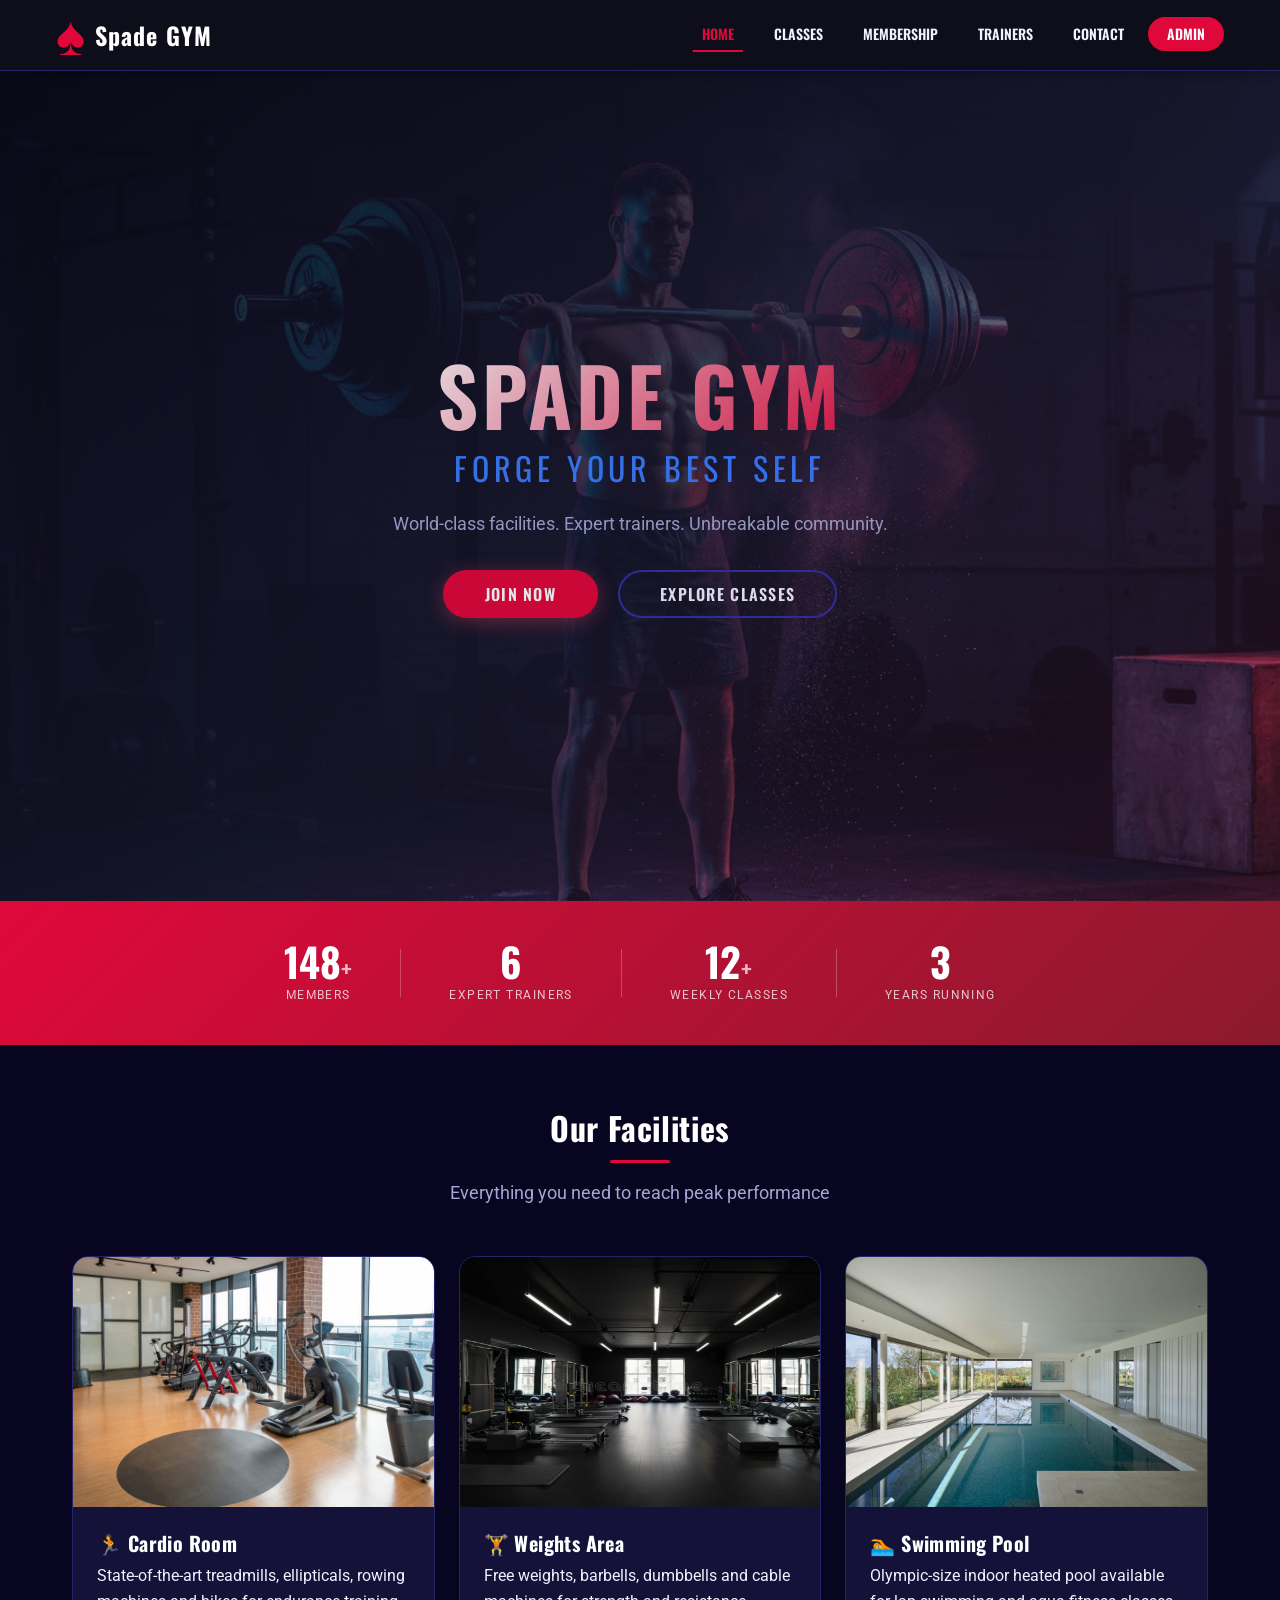
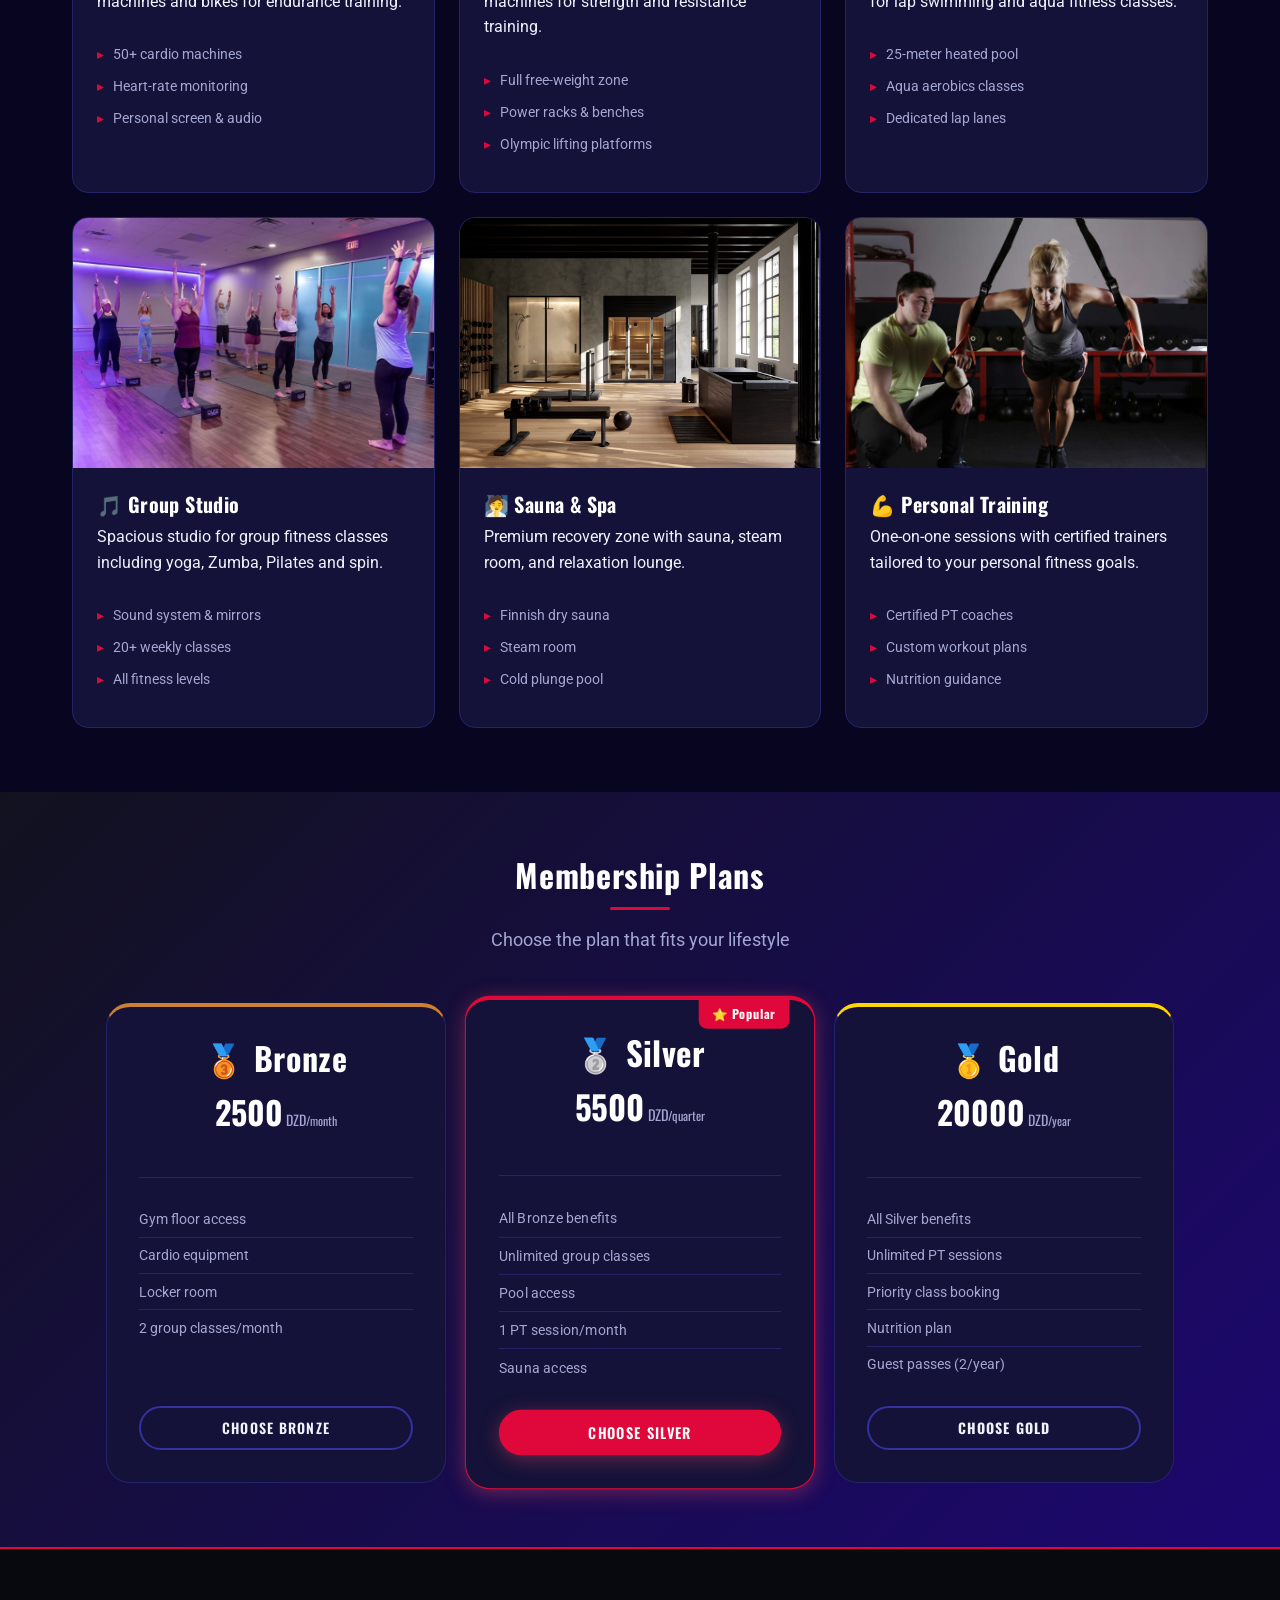
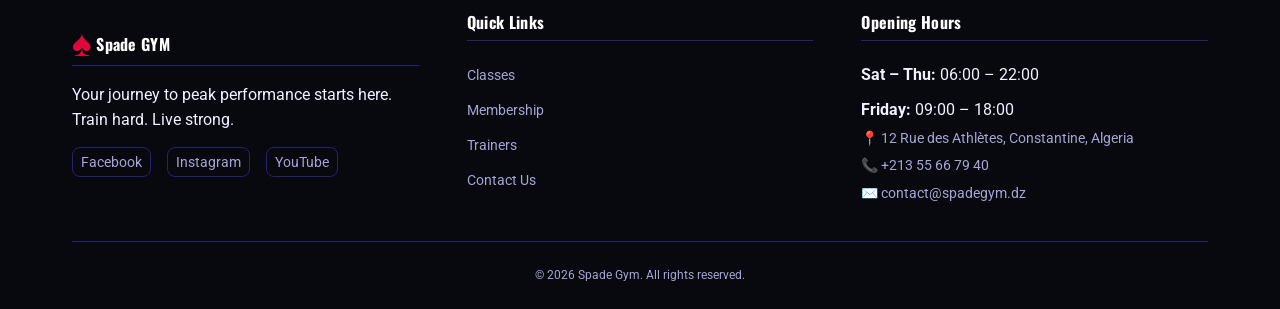
==== commit 3b4c2b1a: "Update links to use 'Spade gym/' prefix" ====
--- a/index.html
+++ b/index.html
@@ -4,7 +4,7 @@
   <meta charset="UTF-8" />
   <meta name="viewport" content="width=device-width, initial-scale=1.0" />
   <title>Spade Gym — Forge Your Best Self</title>
-  <link rel="stylesheet" href="styles.css" />
+  <link rel="stylesheet" href="Spade gym/styles.css" />
   <link rel="preconnect" href="https://fonts.googleapis.com" />
   <link href="https://fonts.googleapis.com/css2?family=Oswald:wght@400;600;700&family=Roboto:wght@300;400;500&display=swap" rel="stylesheet" />
 </head>
@@ -21,11 +21,11 @@
       </button>
       <ul class="nav-links">
         <li><a href="index.html" class="nav-link active">Home</a></li>
-        <li><a href="classes.html" class="nav-link">Classes</a></li>
-        <li><a href="membership.html" class="nav-link">Membership</a></li>
-        <li><a href="trainers.html" class="nav-link">Trainers</a></li>
-        <li><a href="contact.html" class="nav-link">Contact</a></li>
-        <li><a href="admin-login.html" class="nav-link nav-admin-btn">Admin</a></li>
+        <li><a href="Spade gym/classes.html" class="nav-link">Classes</a></li>
+        <li><a href="Spade gym/membership.html" class="nav-link">Membership</a></li>
+        <li><a href="Spade gym/trainers.html" class="nav-link">Trainers</a></li>
+        <li><a href="Spade gym/contact.html" class="nav-link">Contact</a></li>
+        <li><a href="Spade gym/admin-login.html" class="nav-link nav-admin-btn">Admin</a></li>
       </ul>
     </nav>
   </header>
@@ -40,8 +40,8 @@
         <h1 class="hero-title">Spade Gym</h1>
         <p class="hero-tagline">Forge Your Best Self</p>
         <p class="hero-sub">World-class facilities. Expert trainers. Unbreakable community.</p>
-        <a href="membership.html" class="btn btn-accent btn-lg">Join Now</a>
-        <a href="classes.html" class="btn btn-outline btn-lg">Explore Classes</a>
+        <a href="Spade gym/membership.html" class="btn btn-accent btn-lg">Join Now</a>
+        <a href="Spade gym/classes.html" class="btn btn-outline btn-lg">Explore Classes</a>
       </div>
     </section>
 
@@ -67,7 +67,7 @@
 
           <article class="card facility-card">
             <figure class="card-img-wrap">
-              <img src="imgs/cardio-room.jpg" alt="Cardio Room"  />
+              <img src="Spade gym/imgs/cardio-room.jpg" alt="Cardio Room"  />
               <figcaption class="sr-only">Cardio Room</figcaption>
             </figure>   
             <div class="card-body">
@@ -83,7 +83,7 @@
 
           <article class="card facility-card">
             <figure class="card-img-wrap">
-              <img src="imgs\weitgh-area.jpg" alt="Weights Area"  />
+              <img src="Spade gym/imgs\weitgh-area.jpg" alt="Weights Area"  />
               <figcaption class="sr-only">Weights Area</figcaption>
             </figure>
             <div class="card-body">
@@ -99,7 +99,7 @@
 
           <article class="card facility-card">
             <figure class="card-img-wrap">
-              <img src="imgs/swim-pool.jpg" alt="Swimming Pool"  />
+              <img src="Spade gym/imgs/swim-pool.jpg" alt="Swimming Pool"  />
               <figcaption class="sr-only">Swimming Pool</figcaption>
             </figure>
             <div class="card-body">
@@ -115,7 +115,7 @@
 
           <article class="card facility-card">
             <figure class="card-img-wrap">
-              <img src="imgs/group-studio.jpg" alt="Group Studio" />
+              <img src="Spade gym/imgs/group-studio.jpg" alt="Group Studio" />
               <figcaption class="sr-only">Group Studio</figcaption>
             </figure>
             <div class="card-body">
@@ -131,7 +131,7 @@
 
           <article class="card facility-card">
             <figure class="card-img-wrap">
-              <img src="imgs\sauna-spac.jpg" alt="Sauna and Spa"  />
+              <img src="Spade gym/imgs\sauna-spac.jpg" alt="Sauna and Spa"  />
               <figcaption class="sr-only">Sauna and Spa</figcaption>
             </figure>
             <div class="card-body">
@@ -147,7 +147,7 @@
 
           <article class="card facility-card">
             <figure class="card-img-wrap">
-              <img src="imgs\personal-teaner.jpg" alt="Personal Training"  />
+              <img src="Spade gym/imgs\personal-teaner.jpg" alt="Personal Training"  />
               <figcaption class="sr-only">Personal Training</figcaption>
             </figure>
             <div class="card-body">
@@ -183,7 +183,7 @@
               <li>Locker room</li>
               <li>2 group classes/month</li>
             </ul>
-            <a href="membership.html" class="btn btn-outline">Choose Bronze</a>
+            <a href="Spade gym/membership.html" class="btn btn-outline">Choose Bronze</a>
           </article>
 
           <article class="card plan-card plan-silver plan-recommended">
@@ -199,7 +199,7 @@
               <li>1 PT session/month</li>
               <li>Sauna access</li>
             </ul>
-            <a href="membership.html" class="btn btn-accent">Choose Silver</a>
+            <a href="Spade gym/membership.html" class="btn btn-accent">Choose Silver</a>
           </article>
 
           <article class="card plan-card plan-gold">
@@ -214,7 +214,7 @@
               <li>Nutrition plan</li>
               <li>Guest passes (2/year)</li>
             </ul>
-            <a href="membership.html" class="btn btn-gold">Choose Gold</a>
+            <a href="Spade gym/membership.html" class="btn btn-gold">Choose Gold</a>
           </article>
 
         </div>
@@ -241,10 +241,10 @@
         <div class="footer-col">
           <h4 class="footer-heading">Quick Links</h4>
           <ul class="footer-links">
-            <li><a href="classes.html">Classes</a></li>
-            <li><a href="membership.html">Membership</a></li>
-            <li><a href="trainers.html">Trainers</a></li>
-            <li><a href="contact.html">Contact Us</a></li>
+            <li><a href="Spade gym/classes.html">Classes</a></li>
+            <li><a href="Spade gym/membership.html">Membership</a></li>
+            <li><a href="Spade gym/trainers.html">Trainers</a></li>
+            <li><a href="Spade gym/contact.html">Contact Us</a></li>
           </ul>
         </div>
 
@@ -271,4 +271,4 @@
   <script src="nav.js"></script>
   
 </body> 
-</html>+</html>
--- a/Spade gym/styles.css
+++ b/Spade gym/styles.css
@@ -0,0 +1,1938 @@
+/* ──────────────────────────────────────────────
+   1. CSS CUSTOM PROPERTIES (Design System)
+────────────────────────────────────────────── */
+:root {
+  /* Colors — Client Site */
+  
+  --primary:       #1C0770;   /* main gym identity */
+  --accent:        #e0083a;   /* energy / action */
+  --accent-2:      #3a7cff;   /* highlight / neon blue */
+  --accent-hover:  #e01e55;
+
+  --bg:            #07051f;
+  --bg-alt:        #0e0b2f;
+
+  --text:          #f1f2ff;
+  --text-muted:    #a4a6d3;
+
+  --card:          #141238;
+  --card-hover:    #1b1950;
+
+  --border:        #25236a;
+  --border-light:  #3431a0;
+
+  --white:         #ffffff;
+  --black:         #000000;
+
+  /* Colors — Admin Site */
+  --admin-bg:            #f4f6fb;
+  --admin-sidebar:       #0b017a;
+  --admin-sidebar-hover: #1406a8;
+
+  --admin-text:          #2a2f45;
+  --admin-card:          #ffffff;
+
+  --admin-border:        #e2e6f3;
+
+  --admin-accent:        #3a6cff;   /* brand action */
+  --admin-success:       #22c55e;
+  --admin-danger:        #ef4444;
+  --admin-warning:       #f59e0b;
+  /* Typography */
+  --font-heading:  'Oswald', sans-serif;
+  --font-body:     'Roboto', sans-serif;
+
+  --fs-xs:    0.75rem;    /* 12px */
+  --fs-sm:    0.875rem;   /* 14px */
+  --fs-base:  1rem;       /* 16px */
+  --fs-md:    1.125rem;   /* 18px */
+  --fs-lg:    1.25rem;    /* 20px */
+  --fs-xl:    1.5rem;     /* 24px */
+  --fs-2xl:   2rem;       /* 32px */
+  --fs-3xl:   2.5rem;     /* 40px */
+  --fs-4xl:   3.5rem;     /* 56px */
+  --fs-hero:  5rem;       /* 80px */
+
+  /* Spacing Scale (8px base) */
+  --sp-1:  0.5rem;    /* 8px  */
+  --sp-2:  1rem;      /* 16px */
+  --sp-3:  1.5rem;    /* 24px */
+  --sp-4:  2rem;      /* 32px */
+  --sp-5:  3rem;      /* 48px */
+  --sp-6:  4rem;      /* 64px */
+  --sp-7:  5rem;      /* 80px */
+
+  /* Layout */
+  --max-width:        1200px;
+  --navbar-height:    70px;
+  --sidebar-width:    260px;
+  --border-radius:    8px;
+  --border-radius-lg: 16px;
+  --border-radius-xl: 24px;
+  --border-radius-full: 9999px;
+
+  /* Shadows */
+  --shadow-sm:  0 2px 8px rgba(0,0,0,0.3);
+  --shadow-md:  0 4px 20px rgba(0,0,0,0.4);
+  --shadow-lg:  0 8px 40px rgba(0,0,0,0.5);
+  --shadow-accent: 0 4px 20px rgba(233,69,96,0.4);
+
+  /* Transitions */
+  --transition: all 0.3s ease;
+  --transition-fast: all 0.15s ease;
+}
+
+/* ──────────────────────────────────────────────
+   2. CSS RESET & BASE STYLES
+────────────────────────────────────────────── */
+*, *::before, *::after {
+  box-sizing: border-box;
+  margin: 0;
+  padding: 0;
+}
+
+html {
+  scroll-behavior: smooth;
+  font-size: 16px;
+}
+
+body {
+  font-family: var(--font-body);
+  font-size: var(--fs-base);
+  background-color: var(--bg);
+  color: var(--text);
+  line-height: 1.6;
+  min-height: 100vh;
+}
+
+img {
+  max-width: 100%;
+  height: auto;
+  display: block;
+}
+
+a {
+  color: var(--accent);
+  text-decoration: none;
+  transition: var(--transition-fast);
+}
+
+a:hover {
+  color: var(--accent-hover);
+}
+
+#namelogo:hover{
+  color: var(--text);
+}
+
+ul {
+  list-style: none;
+}
+
+h1, h2, h3, h4, h5, h6 {
+  font-family: var(--font-heading);
+  font-weight: 700;
+  line-height: 1.2;
+  color: var(--white);
+  letter-spacing: 0.02em;
+}
+
+h1 { font-size: var(--fs-3xl); }
+h2 { font-size: var(--fs-2xl); }
+h3 { font-size: var(--fs-xl); }
+h4 { font-size: var(--fs-lg); }
+
+p {
+  margin-bottom: var(--sp-2);
+  color: var(--text);
+}
+
+.sr-only {
+  position: absolute;
+  width: 1px;
+  height: 1px;
+  padding: 0;
+  margin: -1px;
+  overflow: hidden;
+  clip: rect(0,0,0,0);
+  white-space: nowrap;
+  border-width: 0;
+}
+
+/* ──────────────────────────────────────────────
+   3. LAYOUT UTILITIES
+────────────────────────────────────────────── */
+.container {
+  width: 100%;
+  max-width: var(--max-width);
+  margin: 0 auto;
+  padding: 0 var(--sp-2);
+}
+
+.section {
+  padding: var(--sp-6) 0;
+}
+
+.section-title {
+  font-size: var(--fs-2xl);
+  text-align: center;
+  margin-bottom: var(--sp-2);
+  position: relative;
+  padding-bottom: var(--sp-2);
+}
+
+.section-title::after {
+  content: '';
+  position: absolute;
+  bottom: 0;
+  left: 50%;
+  transform: translateX(-50%);
+  width: 60px;
+  height: 3px;
+  background: var(--accent);
+  border-radius: var(--border-radius-full);
+}
+
+.section-subtitle {
+  text-align: center;
+  color: var(--text-muted);
+  font-size: var(--fs-md);
+  margin-bottom: var(--sp-5);
+}
+
+/* 3-column grid → 2 tablet → 1 mobile */
+.cards-grid {
+  display: grid;
+  grid-template-columns: repeat(3, 1fr);
+  gap: var(--sp-3);
+}
+
+.plans-grid {
+  display: flex;
+  gap: var(--sp-3);
+  justify-content: center;
+  flex-wrap: wrap;
+  align-items: stretch;
+}
+
+/* ──────────────────────────────────────────────
+   4. NAVIGATION / HEADER
+────────────────────────────────────────────── */
+.site-header {
+  position: sticky;
+  top: 0;
+  z-index: 1000;
+  background: rgba(15, 15, 26, 0.97);
+  backdrop-filter: blur(10px);
+  border-bottom: 1px solid var(--border);
+  box-shadow: var(--shadow-sm);
+}
+
+.navbar {
+  display: flex;
+  align-items: center;
+  justify-content: space-between;
+  height: var(--navbar-height);
+  max-width: var(--max-width);
+  margin: 0 auto;
+  padding: 0 var(--sp-2);
+}
+
+.nav-logo {
+  font-family: var(--font-heading);
+  font-size: var(--fs-xl);
+  font-weight: 700;
+  color: var(--white);
+  letter-spacing: 0.05em;
+  display: flex;
+  align-items: center;
+  gap: var(--sp-1);
+}
+
+
+.logo-icon {
+  color: var(--accent);
+  font-size: 2.3em;
+  position: relative;
+  top: -5px;
+}
+
+#footer-logo {
+  color: var(--accent);
+  font-size: 2.3em;
+  position: relative;
+  top: +5px
+}
+
+.nav-links {
+  display: flex;
+  align-items: center;
+  gap: var(--sp-1);
+}
+
+.nav-link {
+  color: var(--text);
+  font-family: var(--font-heading);
+  font-size: var(--fs-sm);
+  font-weight: 600;
+  gap: 0.08em;
+  text-transform: uppercase;
+  padding: var(--sp-1) var(--sp-2);
+  border-radius: var(--border-radius);
+  position: relative;
+  transition: var(--transition);
+}
+
+.nav-link::after {
+  content: '';
+  position: absolute;
+  bottom: 0;
+  left: 50%;
+  transform: translateX(-50%);
+  width: 0;
+  height: 2px;
+  background: var(--accent);
+  transition: width 0.3s ease;
+  border-radius: var(--border-radius-full);
+}
+
+.nav-link:hover,
+.nav-link.active {
+  color: var(--accent);
+}
+
+.nav-link:hover::after,
+.nav-link.active::after {
+  width: 80%;
+}
+
+.nav-admin-btn {
+  background: var(--accent);
+  color: var(--white) !important;
+  border-radius: var(--border-radius-full);
+  padding: 0.4rem 1.2rem;
+}
+
+.nav-admin-btn:hover {
+  background: var(--accent-hover);
+  color: var(--white) !important;
+}
+
+.nav-admin-btn::after { display: none; }
+
+/* Hamburger (mobile) */
+.hamburger {
+  display: none;
+  flex-direction: column;
+  gap: 5px;
+  background: none;
+  border: none;
+  cursor: pointer;
+  padding: var(--sp-1);
+}
+
+.hamburger span {
+  display: block;
+  width: 24px;
+  height: 2px;
+  background: var(--white);
+  border-radius: 2px;
+  transition: var(--transition);
+}
+
+/* ──────────────────────────────────────────────
+   5. BUTTONS
+────────────────────────────────────────────── */
+.btn {
+  display: inline-block;
+  font-family: var(--font-heading);
+  font-size: var(--fs-sm);
+  font-weight: 600;
+  letter-spacing: 0.08em;
+  text-transform: uppercase;
+  padding: 0.6rem 1.6rem;
+  border-radius: var(--border-radius-full);
+  border: 2px solid transparent;
+  cursor: pointer;
+  transition: var(--transition);
+  text-align: center;
+  min-height: 44px;
+  line-height: 1;
+  display: inline-flex;
+  align-items: center;
+  justify-content: center;
+}
+
+.btn-lg { padding: 0.85rem 2.5rem; font-size: var(--fs-base); }
+.btn-sm { padding: 0.4rem 1rem; font-size: var(--fs-xs); min-height: 36px; }
+.btn-xs { padding: 0.25rem 0.75rem; font-size: var(--fs-xs); min-height: 30px; }
+.btn-full { width: 100%; }
+
+.btn-accent {
+  background: var(--accent);
+  color: var(--white);
+  border-color: var(--accent);
+  box-shadow: var(--shadow-accent);
+}
+.btn-accent:hover {
+  background: var(--accent-hover);
+  border-color: var(--accent-hover);
+  transform: translateY(-2px);
+  box-shadow: 0 6px 24px rgba(233,69,96,0.5);
+  color: var(--white);
+}
+
+.btn-outline {
+  background: transparent;
+  color: var(--text);
+  border-color: var(--border-light);
+}
+.btn-outline:hover {
+  border-color: var(--accent);
+  color: var(--accent);
+  transform: translateY(-2px);
+}
+
+.btn-gold {
+  background: transparent;
+  color: var(--text);
+  border-color: var(--border-light);
+  font-weight: 700;
+}
+.btn-gold:hover {
+  border-color: var(--accent);
+  color: var(--accent);
+  transform: translateY(-2px);
+}
+
+/* ──────────────────────────────────────────────
+   6. HERO SECTION
+────────────────────────────────────────────── */
+.hero {
+  position: relative;
+  min-height: calc(100vh - var(--navbar-height));
+  display: flex;
+  align-items: center;
+  justify-content: center;
+  text-align: center;
+  overflow: hidden;
+  background-image: url('imgs/background-hero2.jpg');
+  background-size: cover;
+  background-position: center center;
+  background-repeat: no-repeat;
+  opacity: 0.9;
+}
+
+.hero-overlay {
+  position: absolute;
+  inset: 0;
+  background: linear-gradient(
+    135deg,
+    rgba(10,10,21,0.92) 0%,
+    rgba(26,26,46,0.80) 50%,
+    rgba(233,69,96,0.15) 100%
+  );
+  z-index: 1;
+}
+
+.hero-content {
+  position: relative;
+  z-index: 2;
+  max-width: 800px;
+  padding: var(--sp-4);
+}
+
+.hero-title {
+  font-size: var(--fs-hero);
+  font-weight: 700;
+  letter-spacing: 0.05em;
+  text-transform: uppercase;
+  background: linear-gradient(135deg, var(--white) 0%, var(--accent) 100%);
+  -webkit-background-clip: text;
+  -webkit-text-fill-color: transparent;
+  background-clip: text;
+  margin-bottom: var(--sp-1);
+  line-height: 1;
+}
+
+.hero-tagline {
+  font-family: var(--font-heading);
+  font-size: var(--fs-2xl);
+  color: var(--accent-2);
+  letter-spacing: 0.15em;
+  text-transform: uppercase;
+  margin-bottom: var(--sp-2);
+}
+
+.hero-sub {
+  font-size: var(--fs-md);
+  color: var(--text-muted);
+  margin-bottom: var(--sp-4);
+}
+
+.hero-content .btn {
+  margin: 0 var(--sp-1);
+}
+
+/* ──────────────────────────────────────────────
+   7. PAGE HERO (inner pages)
+────────────────────────────────────────────── */
+.page-hero {
+  background: linear-gradient(135deg, var(--primary) 0%, #0d0d1f 100%);
+  border-bottom: 2px solid var(--accent);
+  padding: var(--sp-5) 0 var(--sp-4);
+  text-align: center;
+}
+
+.page-hero h1 {
+  font-size: var(--fs-3xl);
+  color: var(--white);
+  margin-bottom: var(--sp-2);
+}
+
+.page-hero p {
+  font-size: var(--fs-md);
+  color: var(--text-muted);
+  max-width: 600px;
+  margin: 0 auto;
+}
+
+/* ──────────────────────────────────────────────
+   8. CARDS
+────────────────────────────────────────────── */
+.card {
+  background: var(--card);
+  border: 1px solid var(--border);
+  border-radius: var(--border-radius-lg);
+  overflow: hidden;
+  transition: var(--transition);
+}
+
+.card:hover {
+  transform: translateY(-6px);
+  box-shadow: var(--shadow-lg);
+  border-color: var(--accent);
+}
+
+.card-img-wrap {
+  margin: 0;
+  overflow: hidden;
+}
+
+.card-img-wrap img {
+  width: 100%;
+  transition: transform 0.4s ease;
+  height: 250px;
+  width: 500px;
+}
+
+.card:hover .card-img-wrap img {
+  transform: scale(1.05);
+}
+
+.card-body {
+  padding: var(--sp-3);
+}
+
+.card-title {
+  font-size: var(--fs-lg);
+  margin-bottom: var(--sp-1);
+  color: var(--white);
+}
+
+/* ──────────────────────────────────────────────
+   9. FEATURE LISTS
+────────────────────────────────────────────── */
+.feature-list {
+  padding: var(--sp-1) 0;
+}
+
+.feature-list li {
+  padding: 0.3rem 0;
+  padding-left: var(--sp-2);
+  position: relative;
+  color: var(--text-muted);
+  font-size: var(--fs-sm);
+}
+
+.feature-list li::before {
+  content: '▸';
+  color: var(--accent);
+  position: absolute;
+  left: 0;
+}
+
+/* ──────────────────────────────────────────────
+   10. PLAN CARDS
+────────────────────────────────────────────── */
+.plan-card {
+  flex: 1;
+  min-width: 280px;
+  max-width: 340px;
+  padding: var(--sp-4);
+  border-radius: var(--border-radius-xl);
+  position: relative;
+  display: flex;
+  flex-direction: column;
+}
+
+.plan-card .btn {
+  margin-top: auto;
+  width: 100%;
+}
+
+.plan-bronze { border-top: 4px solid #cd7f32; }
+.plan-silver { border-top: 4px solid #aaa; }
+.plan-gold   { border-top: 4px solid #ffd700; }
+
+.plan-recommended {
+  border-color: var(--accent);
+  border-top: 4px solid var(--accent);
+  transform: scale(1.03);
+  box-shadow: var(--shadow-accent);
+}
+
+.recommended-badge {
+  position: absolute;
+  top: -1px;
+  right: var(--sp-3);
+  background: var(--accent);
+  color: var(--white);
+  font-size: var(--fs-xs);
+  font-family: var(--font-heading);
+  font-weight: 700;
+  padding: 0.3rem 0.8rem;
+  border-radius: 0 0 var(--border-radius) var(--border-radius);
+  letter-spacing: 0.05em;
+}
+
+.plan-header {
+  text-align: center;
+  margin-bottom: var(--sp-3);
+  padding-bottom: var(--sp-3);
+  border-bottom: 1px solid var(--border);
+}
+
+.plan-header h3 {
+  font-size: var(--fs-2xl);
+  margin-bottom: var(--sp-1);
+}
+
+.plan-price {
+  font-family: var(--font-heading);
+  color: var(--text-muted);
+  font-size: var(--fs-sm);
+}
+
+.price-amount {
+  font-size: var(--fs-2xl);
+  font-weight: 700;
+  color: var(--white);
+}
+
+.price-period {
+  font-size: var(--fs-xs);
+}
+
+.plan-features {
+  margin-bottom: var(--sp-3);
+}
+
+.plan-features li {
+  padding: 0.4rem 0;
+  font-size: var(--fs-sm);
+  border-bottom: 1px solid var(--border);
+  color: var(--text-muted);
+}
+
+.plan-features li:last-child { border-bottom: none; }
+
+.plan-details {
+  display: grid;
+  grid-template-columns: 1fr 2fr;
+  gap: 0.4rem var(--sp-2);
+  margin-bottom: var(--sp-3);
+  font-size: var(--fs-sm);
+}
+
+.plan-details dt {
+  color: var(--text-muted);
+  font-weight: 500;
+}
+
+.plan-details dd {
+  color: var(--text);
+}
+
+/* ──────────────────────────────────────────────
+   11. BADGES
+────────────────────────────────────────────── */
+.badge {
+  display: inline-block;
+  padding: 0.2rem 0.7rem;
+  border-radius: var(--border-radius-full);
+  font-size: var(--fs-xs);
+  font-family: var(--font-heading);
+  font-weight: 600;
+  letter-spacing: 0.05em;
+  text-transform: uppercase;
+}
+
+.badge-beginner     { background: rgba(39,174,96,0.2); color: #27ae60; }
+.badge-intermediate { background: rgba(243,156,18,0.2); color: #f39c12; }
+.badge-advanced     { background: rgba(233,69,96,0.2); color: var(--accent); }
+.badge-bronze       { background: rgba(205,127,50,0.2); color: #cd7f32; }
+.badge-silver       { background: rgba(170,170,170,0.2); color: #aaa; }
+.badge-gold         { background: rgba(245,166,35,0.2); color: var(--accent-2); }
+
+/* ──────────────────────────────────────────────
+   12. TABLES
+────────────────────────────────────────────── */
+.table-responsive {
+  overflow-x: auto;
+  border-radius: var(--border-radius);
+  border: 1px solid var(--border);
+}
+
+.data-table {
+  width: 100%;
+  border-collapse: collapse;
+  font-size: var(--fs-sm);
+}
+
+.data-table caption {
+  caption-side: top;
+  font-size: var(--fs-xs);
+  color: var(--text-muted);
+  text-align: left;
+  padding: var(--sp-1) var(--sp-2);
+  background: var(--bg-alt);
+  border-bottom: 1px solid var(--border);
+}
+
+.data-table thead tr {
+  background: var(--primary);
+  border-bottom: 2px solid var(--accent);
+}
+
+.data-table th {
+  padding: var(--sp-2);
+  text-align: left;
+  font-family: var(--font-heading);
+  font-size: var(--fs-sm);
+  color: var(--white);
+  letter-spacing: 0.05em;
+  white-space: nowrap;
+}
+
+.data-table td {
+  padding: var(--sp-1) var(--sp-2);
+  border-bottom: 1px solid var(--border);
+  color: var(--text);
+}
+
+/* Striped rows */
+.data-table tbody tr:nth-child(even) {
+  background: var(--card);
+}
+
+/* Row hover */
+.data-table tbody tr:hover {
+  background: var(--card-hover);
+  outline: 1px solid var(--accent);
+}
+
+.hours-table {
+  font-size: var(--fs-sm);
+}
+
+/* ──────────────────────────────────────────────
+   13. FORMS
+────────────────────────────────────────────── */
+.membership-form,
+.contact-form,
+.admin-form {
+  display: flex;
+  flex-direction: column;
+  gap: var(--sp-3);
+}
+
+fieldset {
+  border: 1px solid var(--border);
+  border-radius: var(--border-radius-lg);
+  padding: var(--sp-3);
+  background: var(--card);
+}
+
+legend {
+  font-family: var(--font-heading);
+  font-size: var(--fs-base);
+  font-weight: 600;
+  color: var(--accent);
+  padding: 0 var(--sp-1);
+  letter-spacing: 0.05em;
+  text-transform: uppercase;
+}
+
+.form-row {
+  display: grid;
+  grid-template-columns: 1fr 1fr;
+  gap: var(--sp-2);
+}
+
+.form-group {
+  display: flex;
+  flex-direction: column;
+  gap: 0.4rem;
+}
+
+label {
+  font-size: var(--fs-sm);
+  font-weight: 500;
+  color: var(--text);
+}
+
+.required { color: var(--accent); }
+
+input[type="text"],
+input[type="email"],
+input[type="tel"],
+input[type="date"],
+input[type="password"],
+input[type="number"],
+select,
+textarea {
+  width: 100%;
+  padding: 0.75rem 1rem;
+  background: var(--bg);
+  border: 1px solid var(--border-light);
+  border-radius: var(--border-radius);
+  color: var(--text);
+  font-family: var(--font-body);
+  font-size: var(--fs-sm);
+  transition: var(--transition);
+  min-height: 44px;
+}
+
+input::placeholder,
+textarea::placeholder {
+  color: var(--text-muted);
+}
+
+input:focus,
+select:focus,
+textarea:focus {
+  outline: none;
+  border-color: var(--accent);
+  box-shadow: 0 0 0 3px rgba(233,69,96,0.2);
+  background: var(--card);
+}
+
+input:disabled,
+select:disabled,
+button:disabled {
+  opacity: 0.5;
+  cursor: not-allowed;
+}
+
+textarea {
+  resize: vertical;
+  min-height: 120px;
+}
+
+select {
+  cursor: pointer;
+  appearance: none;
+  background-image: url("data:image/svg+xml,%3Csvg xmlns='http://www.w3.org/2000/svg' width='12' height='12' viewBox='0 0 12 12'%3E%3Cpath fill='%23e0e0e0' d='M6 8L1 3h10z'/%3E%3C/svg%3E");
+  background-repeat: no-repeat;
+  background-position: right 1rem center;
+  padding-right: 2.5rem;
+}
+
+/* Radio buttons */
+.radio-group {
+  display: flex;
+  flex-direction: column;
+  gap: var(--sp-1);
+}
+
+.radio-label {
+  display: flex;
+  align-items: center;
+  gap: var(--sp-2);
+  cursor: pointer;
+  padding: var(--sp-2);
+  border: 1px solid var(--border);
+  border-radius: var(--border-radius);
+  transition: var(--transition);
+  font-size: var(--fs-sm);
+}
+
+.radio-label:hover {
+  border-color: var(--accent);
+  background: rgba(233,69,96,0.05);
+}
+
+.radio-label input[type="radio"] {
+  width: 18px;
+  height: 18px;
+  accent-color: var(--accent);
+  min-height: unset;
+}
+
+/* Checkboxes */
+.checkbox-group { }
+
+.checkbox-label {
+  display: flex;
+  align-items: center;
+  gap: var(--sp-2);
+  cursor: pointer;
+  font-size: var(--fs-sm);
+}
+
+.checkbox-label input[type="checkbox"] {
+  width: 18px;
+  height: 18px;
+  accent-color: var(--accent);
+  min-height: unset;
+  flex-shrink: 0;
+}
+
+.form-submit {
+  display: flex;
+  gap: var(--sp-2);
+  flex-wrap: wrap;
+}
+
+/* ──────────────────────────────────────────────
+   14. FILTER BAR
+────────────────────────────────────────────── */
+.filter-section {
+  padding: var(--sp-3) 0;
+  background: var(--bg-alt);
+  border-bottom: 1px solid var(--border);
+}
+
+.filter-bar {
+  display: flex;
+  flex-direction: column;
+  gap: var(--sp-2);
+}
+
+.filter-note {
+  color: var(--text-muted);
+  font-size: var(--fs-sm);
+  font-style: italic;
+}
+
+.filter-placeholder-controls {
+  display: flex;
+  gap: var(--sp-1);
+  flex-wrap: wrap;
+  align-items: center;
+}
+
+.filter-placeholder-controls select {
+  min-width: 160px;
+  min-height: 36px;
+  padding: 0.3rem 0.8rem;
+}
+
+/* ──────────────────────────────────────────────
+   15. TRAINER CARDS
+────────────────────────────────────────────── */
+.trainers-grid {
+  grid-template-columns: repeat(3, 1fr);
+}
+
+.trainer-card {
+  text-align: center;
+  display: flex;
+  flex-direction: column;
+}
+
+.trainer-link {
+  display: flex;
+  flex-direction: column;
+  flex: 1;
+  color: inherit;
+  padding: var(--sp-3);
+}
+
+.trainer-link:hover { color: inherit; }
+
+.trainer-figure {
+  margin: 0 auto var(--sp-2);
+  display: inline-block;
+}
+
+.trainer-photo {
+  width: 130px;
+  height: 130px;
+  border-radius: 50%;
+  object-fit: cover;
+  border: 3px solid var(--accent);
+  margin: 0 auto;
+  transition: var(--transition);
+}
+
+.trainer-card:hover .trainer-photo {
+  border-color: var(--accent-2);
+  transform: scale(1.05);
+}
+
+.trainer-info {
+  display: flex;
+  flex-direction: column;
+  flex: 1;
+}
+
+.trainer-name {
+  font-family: var(--font-heading);
+  font-size: var(--fs-lg);
+  color: var(--white);
+  margin-top: var(--sp-1);
+}
+
+.trainer-specialty {
+  color: var(--accent);
+  font-weight: 500;
+  font-size: var(--fs-sm);
+  margin-bottom: 0.3rem;
+}
+
+.trainer-exp {
+  color: var(--text-muted);
+  font-size: var(--fs-xs);
+  margin-bottom: var(--sp-1);
+}
+
+.trainer-bio {
+  font-size: var(--fs-sm);
+  color: var(--text-muted);
+  text-align: left;
+  margin-bottom: var(--sp-1);
+  flex: 1;
+  overflow: visible;
+}
+
+.trainer-contact {
+  font-style: normal;
+  margin-bottom: var(--sp-2);
+}
+
+.trainer-info .btn {
+  margin-top: auto;
+  align-self: center;
+}
+
+.trainer-contact a {
+  font-size: var(--fs-xs);
+  color: var(--accent);
+}
+
+/* ──────────────────────────────────────────────
+   16. RECRUITMENT BANNER
+────────────────────────────────────────────── */
+.work-with-us {
+  background: linear-gradient(135deg, var(--primary), #0d0d1f);
+}
+
+.recruitment-banner {
+  display: flex;
+  gap: var(--sp-5);
+  align-items: center;
+  background: var(--card);
+  border: 1px solid var(--border);
+  border-radius: var(--border-radius-xl);
+  overflow: hidden;
+  padding: var(--sp-5);
+}
+
+.recruitment-text {
+  flex: 1;
+}
+
+.recruitment-text h2 {
+  margin-bottom: var(--sp-2);
+}
+
+.recruitment-text p {
+  margin-bottom: var(--sp-3);
+}
+
+.recruitment-img {
+  flex-shrink: 0;
+  margin: 0;
+  border-radius: var(--border-radius-lg);
+  overflow: hidden;
+}
+
+/* ──────────────────────────────────────────────
+   17. CONTACT PAGE
+────────────────────────────────────────────── */
+.contact-layout {
+  display: grid;
+  grid-template-columns: 1fr 1fr;
+  gap: var(--sp-5);
+  align-items: start;
+}
+
+.contact-form-col h3,
+.contact-info-col h3 {
+  font-size: var(--fs-xl);
+  margin-bottom: var(--sp-3);
+  padding-bottom: var(--sp-2);
+  border-bottom: 2px solid var(--accent);
+}
+
+.contact-form {
+  background: var(--card);
+  border: 1px solid var(--border);
+  border-radius: var(--border-radius-xl);
+  padding: var(--sp-4);
+}
+
+.gym-address {
+  font-style: normal;
+  display: flex;
+  flex-direction: column;
+  gap: var(--sp-2);
+  margin-bottom: var(--sp-3);
+}
+
+.contact-detail {
+  display: flex;
+  gap: var(--sp-2);
+  align-items: flex-start;
+}
+
+.contact-icon {
+  font-size: var(--fs-xl);
+  flex-shrink: 0;
+  width: 40px;
+}
+
+.contact-detail strong {
+  display: block;
+  font-size: var(--fs-sm);
+  margin-bottom: 0.2rem;
+  color: var(--accent);
+}
+
+.contact-detail p {
+  margin: 0;
+  font-size: var(--fs-sm);
+  color: var(--text-muted);
+}
+
+.map-placeholder {
+  position: relative;
+  border-radius: var(--border-radius);
+  overflow: hidden;
+  border: 1px solid var(--border);
+  margin-bottom: var(--sp-3);
+  background: var(--card);
+}
+
+.map-placeholder iframe {
+  width: 100%;
+  height: 220px;
+  border: 0;
+  background: var(--card);
+}
+
+.map-note {
+  text-align: center;
+  font-size: var(--fs-xs);
+  color: var(--text-muted);
+  padding: var(--sp-1);
+  background: var(--bg-alt);
+  margin: 0;
+}
+
+.hours-section h4 {
+  font-size: var(--fs-lg);
+  margin-bottom: var(--sp-2);
+}
+
+/* ──────────────────────────────────────────────
+   18. PAYMENT METHODS
+────────────────────────────────────────────── */
+.payment-section {
+  background: var(--bg-alt);
+  padding: var(--sp-5) 0;
+}
+
+.payment-methods {
+  display: flex;
+  justify-content: center;
+  gap: var(--sp-4);
+  flex-wrap: wrap;
+}
+
+.payment-methods figure {
+  text-align: center;
+  margin: 0;
+}
+
+.payment-methods img {
+  border-radius: var(--border-radius);
+  border: 1px solid var(--border);
+  margin-bottom: var(--sp-1);
+  transition: var(--transition);
+}
+
+.payment-methods img:hover {
+  border-color: var(--accent);
+  transform: translateY(-2px);
+}
+
+.payment-methods figcaption {
+  font-size: var(--fs-xs);
+  color: var(--text-muted);
+}
+
+
+
+/* ──────────────────────────────────────────────
+   19. MEMBERSHIP PREVIEW (index.html)
+────────────────────────────────────────────── */
+.membership-preview-section {
+  background: linear-gradient(135deg, #12121f 0%, var(--primary) 100%);
+}
+
+/* ──────────────────────────────────────────────
+   20. ALERTS
+────────────────────────────────────────────── */
+.alert {
+  padding: var(--sp-2) var(--sp-3);
+  border-radius: var(--border-radius);
+  font-size: var(--fs-sm);
+  margin-bottom: var(--sp-2);
+}
+
+.alert-error {
+  background: rgba(231,76,60,0.15);
+  border: 1px solid rgba(231,76,60,0.4);
+  color: #e74c3c;
+}
+
+.alert-success {
+  background: rgba(39,174,96,0.15);
+  border: 1px solid rgba(39,174,96,0.4);
+  color: #27ae60;
+}
+
+/* ──────────────────────────────────────────────
+   21. FOOTER
+────────────────────────────────────────────── */
+.site-footer {
+  background: #08080f;
+  border-top: 2px solid var(--accent);
+  padding: var(--sp-6) 0 var(--sp-3);
+}
+
+.footer-grid {
+  display: flex;
+  gap: var(--sp-5);
+  flex-wrap: wrap;
+  margin-bottom: var(--sp-4);
+}
+
+.footer-col {
+  flex: 1;
+  min-width: 200px;
+}
+
+.footer-heading {
+  font-size: var(--fs-base);
+  color: var(--white);
+  margin-bottom: var(--sp-2);
+  padding-bottom: var(--sp-1);
+  border-bottom: 1px solid var(--border);
+}
+
+.footer-links li,
+.hours-list li {
+  padding: 0.3rem 0;
+}
+
+.footer-links a {
+  color: var(--text-muted);
+  font-size: var(--fs-sm);
+  transition: var(--transition-fast);
+}
+
+.footer-links a:hover {
+  color: var(--accent);
+  padding-left: var(--sp-1);
+}
+
+.social-links {
+  display: flex;
+  gap: var(--sp-2);
+  margin-top: var(--sp-2);
+}
+
+.social-links a {
+  color: var(--text-muted);
+  font-size: var(--fs-sm);
+  padding: 0.4rem var(--sp-1);
+  border: 1px solid var(--border);
+  border-radius: var(--border-radius);
+  transition: var(--transition);
+}
+
+.social-links a:hover {
+  border-color: var(--accent);
+  color: var(--accent);
+}
+
+.footer-col address {
+  font-style: normal;
+}
+
+.footer-col address p {
+  font-size: var(--fs-sm);
+  color: var(--text-muted);
+  margin-bottom: 0.3rem;
+}
+
+.footer-bottom {
+  text-align: center;
+  padding-top: var(--sp-3);
+  border-top: 1px solid var(--border);
+}
+
+.footer-bottom p {
+  font-size: var(--fs-xs);
+  color: var(--text-muted);
+  margin: 0;
+}
+
+/* ── 22. STATS STRIP ─────────────────────────────────────── */
+.stats-strip{
+  background:linear-gradient(135deg,var(--accent) 0%,#8b1a2e 100%);
+  padding:var(--sp-4) 0
+}
+.stats-strip-inner{
+  max-width:var(--max-width);margin:0 auto;padding:0 var(--sp-3);
+  display:flex;align-items:center;justify-content:center;gap:0;flex-wrap:wrap
+}
+.stat-pill{
+  display:flex;flex-direction:column;align-items:center;
+  padding:var(--sp-1) var(--sp-5)
+}
+.stat-num{
+  font-family:var(--font-heading);font-size:var(--fs-3xl);
+  font-weight:700;color:var(--white);line-height:1
+}
+.stat-plus{color:rgba(255,255,255,.7);font-size:var(--fs-xl)}
+.stat-lbl{font-size:var(--fs-xs);color:rgba(255,255,255,.75);letter-spacing:.12em;text-transform:uppercase;margin-top:.3rem}
+.stat-sep{width:1px;height:48px;background:rgba(255,255,255,.25);flex-shrink:0}
+
+/* ──────────────────────────────────────────────
+   23. ADMIN LOGIN PAGE
+────────────────────────────────────────────── */
+.admin-body {
+  background: var(--admin-bg);
+  color: var(--admin-text);
+}
+
+.admin-login-page {
+  display: flex;
+  align-items: center;
+  justify-content: center;
+  min-height: 100vh;
+  background: linear-gradient(135deg, #0f0f1a 0%, #1a1a2e 100%);
+}
+
+.login-main {
+  width: 100%;
+  display: flex;
+  align-items: center;
+  justify-content: center;
+  padding: var(--sp-3);
+}
+
+.login-card {
+  background: var(--card);
+  border: 1px solid var(--border);
+  border-radius: var(--border-radius-xl);
+  padding: var(--sp-5) var(--sp-5);
+  width: 100%;
+  max-width: 420px;
+  box-shadow: var(--shadow-lg);
+}
+
+.login-logo {
+  text-align: center;
+  margin-bottom: var(--sp-4);
+}
+
+.login-subtitle {
+  font-size: var(--fs-sm);
+  color: var(--text-muted);
+  margin-top: 0.5rem;
+  margin-bottom: 0;
+}
+
+.login-form {
+  display: flex;
+  flex-direction: column;
+  gap: var(--sp-2);
+  margin-bottom: var(--sp-3);
+}
+
+.login-footer-links {
+  display: flex;
+  justify-content: space-between;
+  font-size: var(--fs-xs);
+  color: var(--text-muted);
+}
+
+.login-footer-links a {
+  color: var(--text-muted);
+  font-size: var(--fs-xs);
+}
+
+.login-footer-links a:hover { color: var(--accent); }
+
+/* ──────────────────────────────────────────────
+   24. ADMIN LAYOUT (dashboard, plans, classes)
+────────────────────────────────────────────── */
+.admin-layout {
+  display: flex;
+  min-height: 100vh;
+  background: var(--admin-bg);
+}
+
+/* SIDEBAR */
+.admin-sidebar {
+  width: var(--sidebar-width);
+  background: var(--admin-sidebar);
+  color: var(--white);
+  display: flex;
+  flex-direction: column;
+  position: fixed;
+  top: 0;
+  left: 0;
+  height: 100vh;
+  z-index: 900;
+  overflow-y: auto;
+  box-shadow: 2px 0 12px rgba(0,0,0,0.3);
+  flex-shrink: 0;
+}
+
+.sidebar-header {
+  display: flex;
+  align-items: center;
+  gap: var(--sp-1);
+  padding: var(--sp-3) var(--sp-2);
+  background: #161f2c;
+  border-bottom: 1px solid rgba(255,255,255,0.1);
+  flex-shrink: 0;
+}
+
+.sidebar-brand {
+  font-family: var(--font-heading);
+  font-size: var(--fs-xl);
+  font-weight: 700;
+  color: var(--white);
+  letter-spacing: 0.05em;
+}
+
+.sidebar-label {
+  background: var(--accent);
+  color: var(--white);
+  font-size: var(--fs-xs);
+  padding: 0.15rem 0.5rem;
+  border-radius: var(--border-radius-full);
+  font-weight: 600;
+  letter-spacing: 0.05em;
+}
+
+.sidebar-nav {
+  flex: 1;
+  padding: var(--sp-2) 0;
+}
+
+.sidebar-link {
+  display: flex;
+  align-items: center;
+  justify-content: space-between;
+  padding: 0.75rem var(--sp-3);
+  color: rgba(255,255,255,0.7);
+  font-size: var(--fs-sm);
+  font-weight: 500;
+  transition: var(--transition-fast);
+  border-left: 3px solid transparent;
+}
+
+.sidebar-link:hover {
+  background: var(--admin-sidebar-hover);
+  color: var(--white);
+  border-left-color: var(--accent);
+}
+
+.sidebar-link.active {
+  background: var(--admin-sidebar-hover);
+  color: var(--white);
+  border-left-color: var(--accent);
+  font-weight: 600;
+}
+
+.badge-count {
+  background: var(--accent);
+  color: var(--white);
+  font-size: var(--fs-xs);
+  padding: 0.1rem 0.5rem;
+  border-radius: var(--border-radius-full);
+  min-width: 20px;
+  text-align: center;
+}
+
+.sidebar-footer {
+  padding: var(--sp-2) 0;
+  border-top: 1px solid rgba(255,255,255,0.1);
+  flex-shrink: 0;
+}
+
+.sidebar-logout { color: rgba(231,76,60,0.8) !important; }
+.sidebar-logout:hover { color: #e74c3c !important; background: rgba(231,76,60,0.1) !important; border-left-color: #e74c3c !important; }
+
+/* ADMIN MAIN */
+.admin-main {
+  margin-left: var(--sidebar-width);
+  flex: 1;
+  min-height: 100vh;
+  background: var(--admin-bg);
+  overflow-x: hidden;
+}
+
+/* TOPBAR */
+.admin-topbar {
+  display: flex;
+  align-items: center;
+  gap: var(--sp-2);
+  padding: 0 var(--sp-4);
+  height: 64px;
+  background: var(--admin-card);
+  border-bottom: 1px solid var(--admin-border);
+  position: sticky;
+  top: 0;
+  z-index: 800;
+  box-shadow: var(--shadow-sm);
+}
+
+.admin-page-title {
+  font-size: var(--fs-xl);
+  color: var(--admin-text);
+  flex: 1;
+}
+
+.admin-topbar-right {
+  display: flex;
+  align-items: center;
+  gap: var(--sp-2);
+}
+
+.admin-user-info {
+  font-size: var(--fs-sm);
+  color: #5a6a7e;
+  padding: 0.4rem var(--sp-2);
+  background: var(--admin-bg);
+  border-radius: var(--border-radius-full);
+  border: 1px solid var(--admin-border);
+}
+
+.admin-menu-toggle {
+  display: none;
+  background: none;
+  border: none;
+  font-size: var(--fs-xl);
+  cursor: pointer;
+  color: var(--admin-text);
+  min-height: 44px;
+  min-width: 44px;
+}
+
+/* ADMIN SECTIONS */
+.admin-section {
+  padding: var(--sp-4);
+}
+
+.admin-section-title {
+  font-size: var(--fs-lg);
+  color: var(--admin-text);
+  margin-bottom: var(--sp-3);
+  font-family: var(--font-heading);
+  font-weight: 600;
+}
+
+/* STATS CARDS */
+.stats-grid {
+  display: grid;
+  grid-template-columns: repeat(4, 1fr);
+  gap: var(--sp-2);
+}
+
+.stat-card {
+  background: var(--admin-card);
+  border-radius: var(--border-radius-lg);
+  padding: var(--sp-3);
+  border-top: 4px solid;
+  box-shadow: 0 2px 8px rgba(0,0,0,0.08);
+  display: flex;
+  gap: var(--sp-2);
+  align-items: center;
+  transition: var(--transition);
+}
+
+.stat-card:hover {
+  transform: translateY(-3px);
+  box-shadow: 0 6px 20px rgba(0,0,0,0.12);
+}
+
+.stat-blue    { border-top-color: #3498db; }
+.stat-green   { border-top-color: #27ae60; }
+.stat-orange  { border-top-color: #f39c12; }
+.stat-red     { border-top-color: #e74c3c; }
+
+.stat-icon {
+  font-size: var(--fs-2xl);
+  flex-shrink: 0;
+}
+
+.stat-info {
+  display: flex;
+  flex-direction: column;
+}
+
+.stat-number {
+  font-family: var(--font-heading);
+  font-size: var(--fs-2xl);
+  font-weight: 700;
+  color: var(--admin-text);
+  line-height: 1;
+}
+
+.stat-label {
+  font-size: var(--fs-xs);
+  color: #7f8c8d;
+  margin-top: 0.3rem;
+}
+
+/* ADMIN CARDS */
+.admin-card {
+  background: var(--admin-card);
+  border: 1px solid var(--admin-border);
+  border-radius: var(--border-radius-lg);
+  overflow: hidden;
+  box-shadow: 0 2px 8px rgba(0,0,0,0.06);
+}
+
+.admin-card-header {
+  display: flex;
+  align-items: center;
+  justify-content: space-between;
+  padding: var(--sp-2) var(--sp-3);
+  background: #f8f9fa;
+  border-bottom: 1px solid var(--admin-border);
+  font-weight: 600;
+  color: var(--admin-text);
+  font-size: var(--fs-sm);
+}
+
+/* ADMIN TABLE */
+.admin-table {
+  width: 100%;
+  border-collapse: collapse;
+  font-size: var(--fs-sm);
+}
+
+.admin-table thead tr {
+  background: #2c3e50;
+}
+
+.admin-table th {
+  padding: var(--sp-2) var(--sp-2);
+  text-align: left;
+  color: var(--white);
+  font-family: var(--font-heading);
+  font-size: var(--fs-xs);
+  letter-spacing: 0.08em;
+  text-transform: uppercase;
+  font-weight: 600;
+  white-space: nowrap;
+}
+
+.admin-table td {
+  padding: var(--sp-1) var(--sp-2);
+  border-bottom: 1px solid var(--admin-border);
+  color: var(--admin-text);
+}
+
+.admin-table tbody tr:nth-child(even) {
+  background: #f8f9fa;
+}
+
+.admin-table tbody tr:hover {
+  background: #eef2ff;
+}
+
+/* ADMIN FORM */
+.admin-form {
+  padding: var(--sp-4);
+}
+
+.admin-form fieldset {
+  border: 1px solid var(--admin-border);
+  background: transparent;
+}
+
+.admin-form legend {
+  color: var(--admin-accent);
+}
+
+.admin-form input,
+.admin-form select,
+.admin-form textarea {
+  background: var(--white);
+  border: 1px solid var(--admin-border);
+  color: var(--admin-text);
+}
+
+.admin-form input:focus,
+.admin-form select:focus,
+.admin-form textarea:focus {
+  border-color: var(--admin-accent);
+  box-shadow: 0 0 0 3px rgba(52,152,219,0.2);
+  background: var(--white);
+}
+
+.admin-form label {
+  color: var(--admin-text);
+}
+
+/* Admin buttons */
+.btn-edit {
+  background: var(--admin-accent);
+  color: var(--white);
+  border: none;
+  border-radius: var(--border-radius);
+}
+
+.btn-edit:hover {
+  background: #2980b9;
+  color: var(--white);
+}
+
+.btn-delete {
+  background: var(--admin-danger);
+  color: var(--white);
+  border: none;
+  border-radius: var(--border-radius);
+}
+
+.btn-delete:hover {
+  background: #c0392b;
+  color: var(--white);
+}
+
+.btn-outline-admin {
+  background: transparent;
+  color: var(--admin-text);
+  border: 1px solid var(--admin-border);
+  border-radius: var(--border-radius-full);
+}
+
+.btn-outline-admin:hover {
+  border-color: var(--admin-accent);
+  color: var(--admin-accent);
+}
+
+
+/* ================================================================
+   RESPONSIVE DESIGN — MOBILE FIRST
+   Breakpoints:
+     Mobile  : < 768px    (default)
+     Tablet  : 768px–1023px
+     Desktop : ≥ 1024px
+================================================================ */
+
+/* ──────────────────────────────────────────────
+   TABLET — 768px and up
+────────────────────────────────────────────── */
+@media (min-width: 768px) {
+
+  h1 { font-size: var(--fs-3xl); }
+  h2 { font-size: var(--fs-2xl); }
+
+  .hero-title { font-size: var(--fs-hero); }
+
+  .cards-grid {
+    grid-template-columns: repeat(2, 1fr);
+  }
+
+  .trainers-grid {
+    grid-template-columns: repeat(2, 1fr);
+  }
+
+  .plans-grid {
+    flex-wrap: nowrap;
+  }
+
+  .stats-grid {
+    grid-template-columns: repeat(2, 1fr);
+  }
+
+  .contact-layout {
+    grid-template-columns: 1fr 1fr;
+  }
+
+  .footer-grid {
+    flex-wrap: nowrap;
+  }
+  .admin-body input, .admin-body select  
+  { background: white; 
+    border: 1px solid var(--admin-border); 
+    color: var(--admin-text); }
+  .admin-body input:focus
+  { border-color: var(--admin-accent); }
+}
+
+/* ──────────────────────────────────────────────
+   DESKTOP — 1024px and up
+────────────────────────────────────────────── */
+@media (min-width: 1024px) {
+
+  h1 { font-size: var(--fs-4xl); }
+  h2 { font-size: var(--fs-3xl); }
+  h3 { font-size: var(--fs-2xl); }
+
+  .hero-title { font-size: var(--fs-hero); }
+
+  .cards-grid {
+    grid-template-columns: repeat(3, 1fr);
+  }
+
+  .trainers-grid {
+    grid-template-columns: repeat(3, 1fr);
+  }
+
+  .stats-grid {
+    grid-template-columns: repeat(4, 1fr);
+  }
+
+  .container {
+    padding: 0 var(--sp-4);
+  }
+}
+
+/* ──────────────────────────────────────────────
+   MOBILE ONLY — below 768px
+────────────────────────────────────────────── */
+@media (max-width: 767px) {
+
+  /* Nav */
+  .hamburger {
+    display: flex;
+  }
+
+  .nav-links {
+    display: none;
+    position: absolute;
+    top: var(--navbar-height);
+    left: 0;
+    right: 0;
+    flex-direction: column;
+    background: rgba(10,10,20,0.98);
+    border-top: 1px solid var(--border);
+    padding: var(--sp-2) 0;
+    z-index: 999;
+    box-shadow: var(--shadow-md);
+  }
+
+  .nav-links.open {
+    display: flex;
+  }
+
+  .nav-link {
+    padding: var(--sp-2) var(--sp-3);
+    border-radius: 0;
+    font-size: var(--fs-base);
+  }
+
+  .nav-admin-btn {
+    margin: var(--sp-1) var(--sp-3);
+    border-radius: var(--border-radius-full);
+  }
+
+  /* Hero */
+  .hero { min-height: 80vh; }
+  .hero-title { font-size: 2.5rem; }
+  .hero-tagline { font-size: var(--fs-lg); }
+  .hero-content .btn { display: block; margin: var(--sp-1) auto; width: fit-content; }
+
+  /* Sections */
+  .section { padding: var(--sp-4) 0; }
+  .cards-grid { grid-template-columns: 1fr; }
+  .trainers-grid { grid-template-columns: 1fr; }
+
+  /* Plans */
+  .plans-grid { flex-direction: column; align-items: center; }
+  .plan-card { max-width: 100%; min-width: unset; width: 100%; }
+  .plan-recommended { transform: none; }
+
+  /* Forms */
+  .form-row { grid-template-columns: 1fr; }
+  .form-submit { flex-direction: column; }
+
+  /* Contact */
+  .contact-layout { grid-template-columns: 1fr; }
+
+  /* Recruitment */
+  .recruitment-banner { flex-direction: column; padding: var(--sp-3); }
+  .recruitment-img { display: none; }
+
+  /* Stats */
+  .stats-grid { grid-template-columns: 1fr; }
+
+  /* Admin sidebar collapses to top on mobile */
+  .admin-sidebar {
+    width: 100%;
+    height: auto;
+    position: relative;
+    flex-direction: row;
+    flex-wrap: wrap;
+    overflow: visible;
+  }
+
+  .sidebar-nav {
+    display: none;
+    width: 100%;
+    background: var(--admin-sidebar);
+  }
+
+  .sidebar-nav.open {
+    display: block;
+  }
+
+  .admin-main {
+    margin-left: 0;
+  }
+
+  .admin-menu-toggle {
+    display: block;
+  }
+
+  .admin-topbar {
+    position: relative;
+  }
+
+  .footer-grid { flex-direction: column; gap: var(--sp-3); }
+  .footer-col { min-width: unset; }
+}
